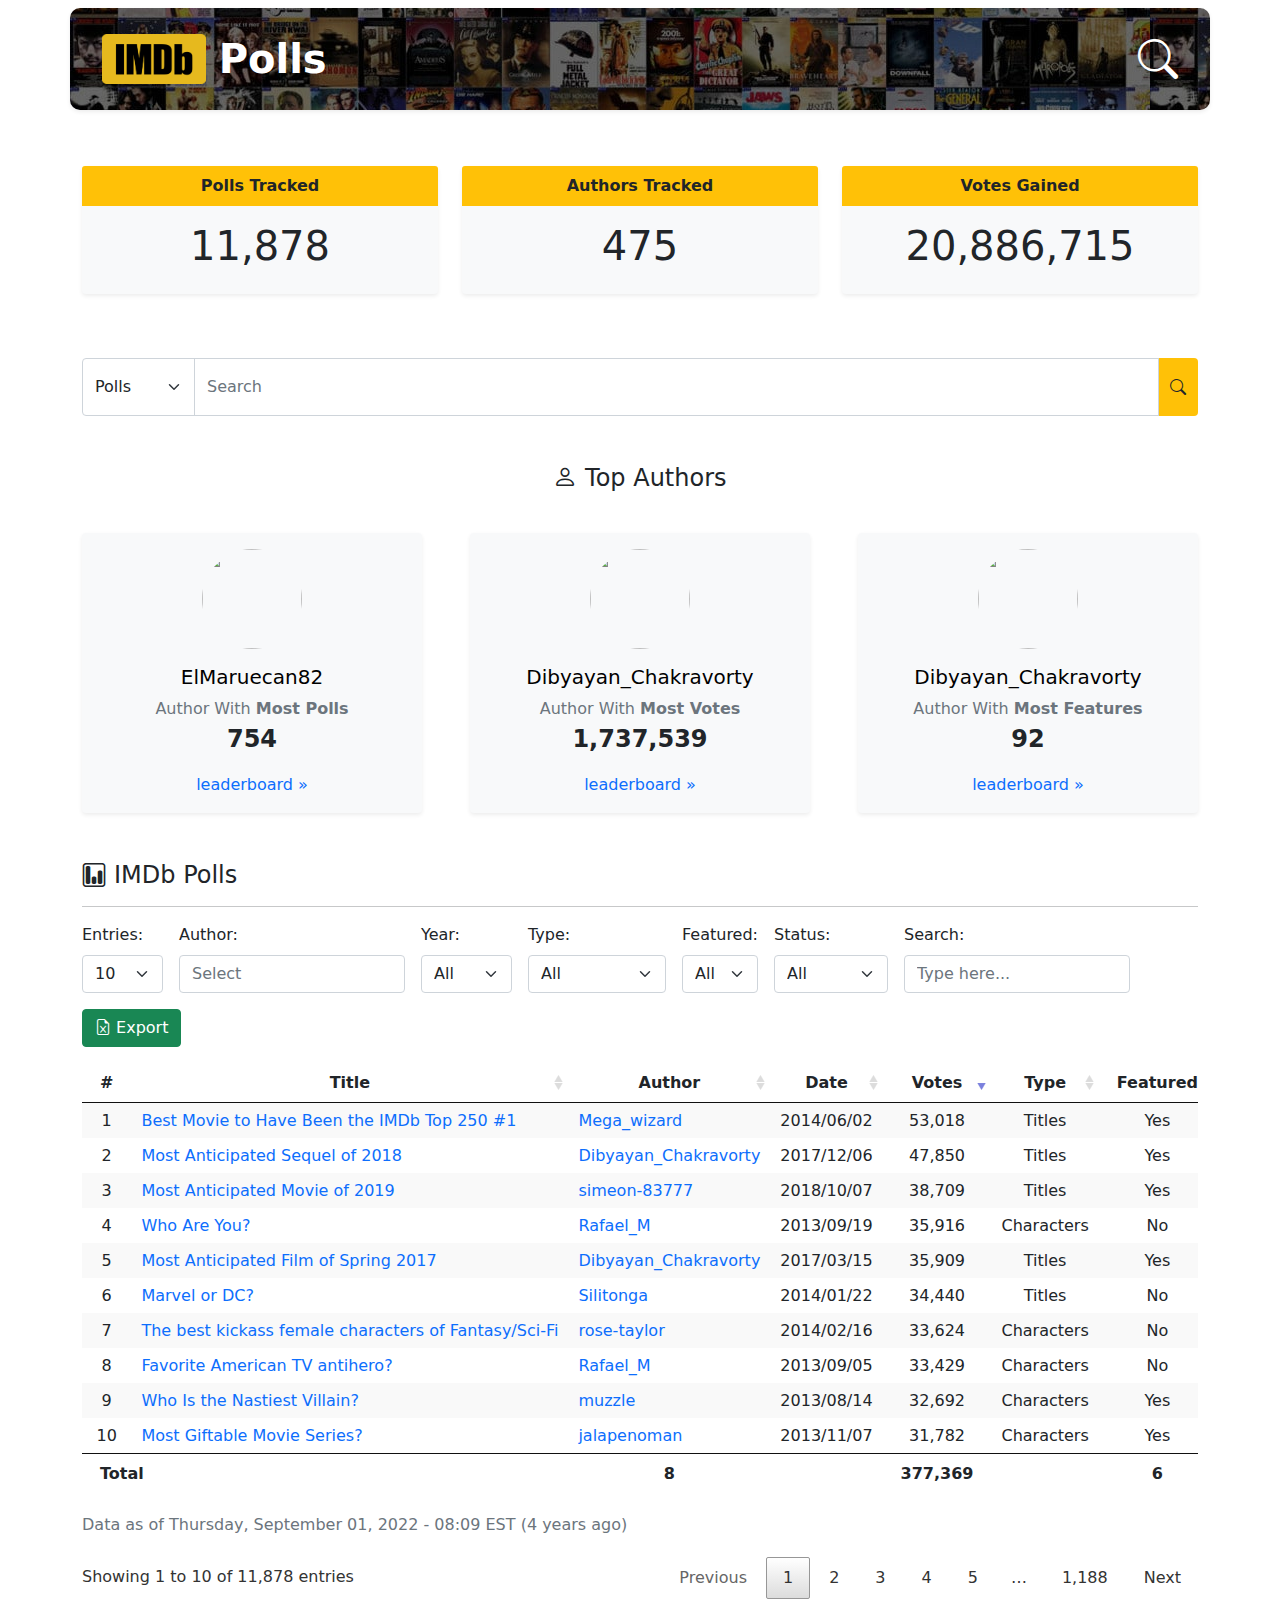
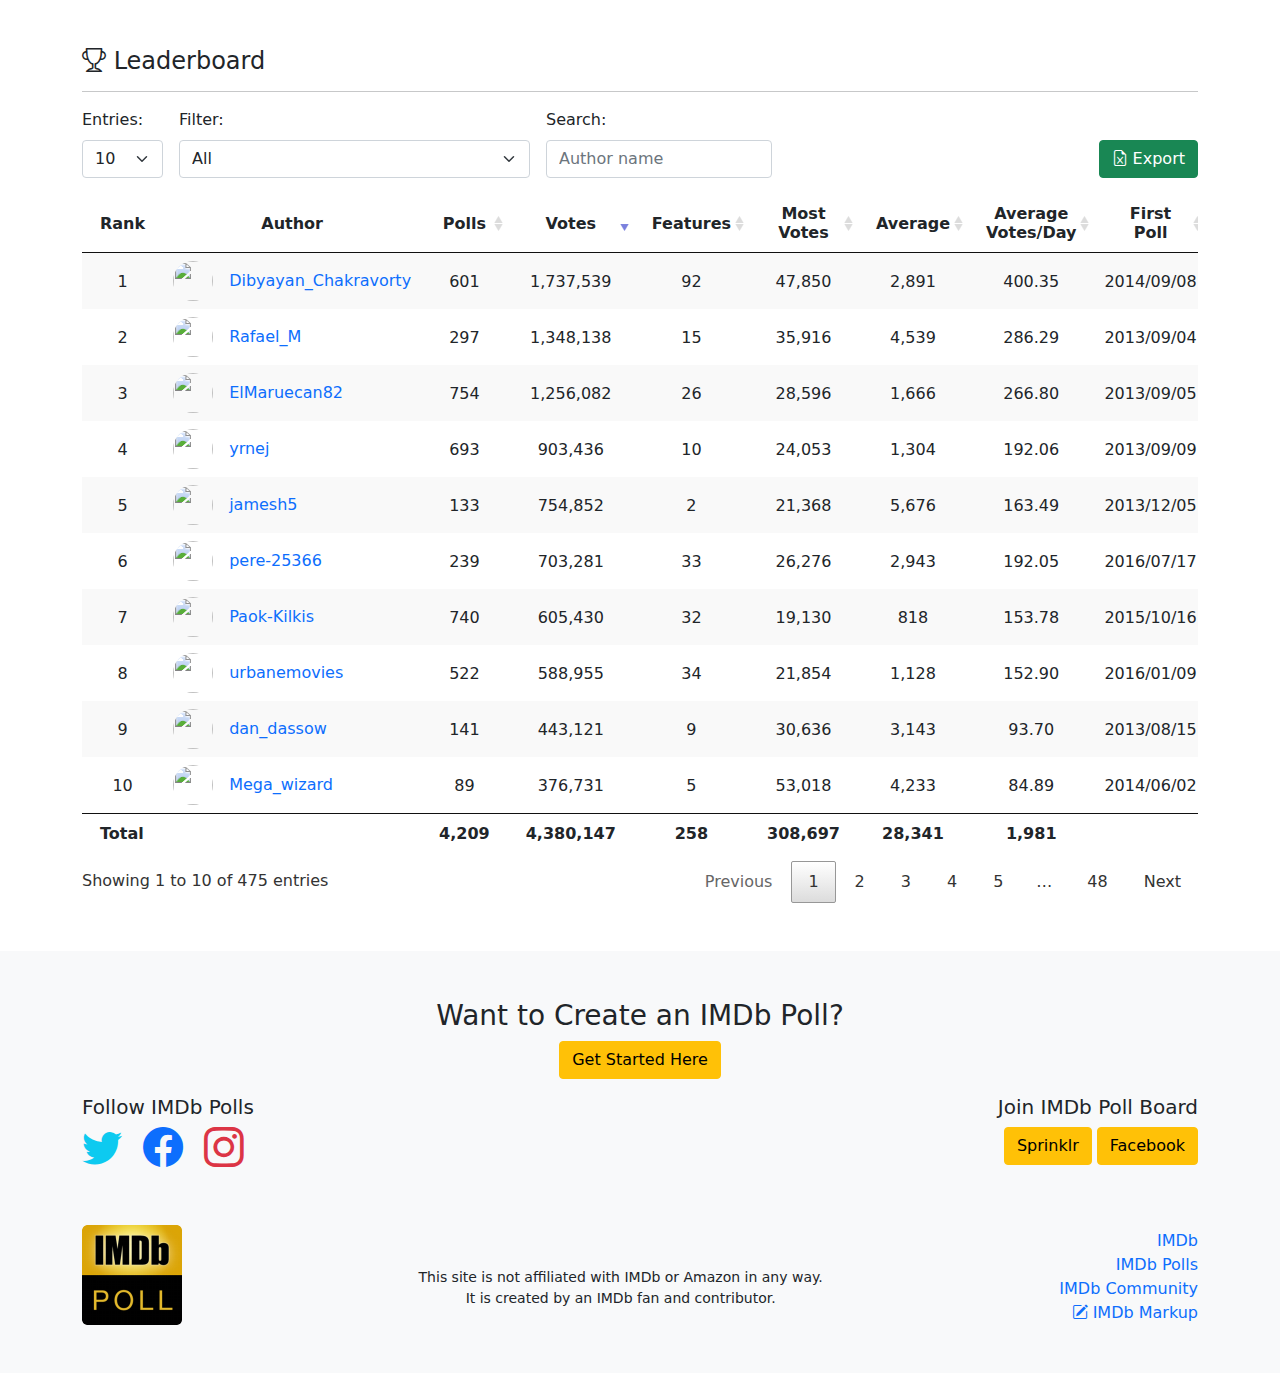
==== index.html @ b09dbef4 "Update index.html" ====
<html>

<head>
  <!-- Google tag (gtag.js) -->
  <script async src="https://www.googletagmanager.com/gtag/js?id=G-DL544T9JQQ"></script>
  <script>
    window.dataLayer = window.dataLayer || [];

    function gtag() {
      dataLayer.push(arguments);
    }
    gtag('js', new Date());

    gtag('config', 'G-DL544T9JQQ');
  </script>

  <!-- <meta name="viewport" content="width=device-width, initial-scale=1, shrink-to-fit=no"> -->

  <meta charset="utf-8">
  <meta http-equiv="x-ua-compatible" content="ie=edge">

  <title>IMDbStats • IMDb Poll Tracking, Statistics, &amp; Leaderboards</title>
  <meta name="Description" content="Automatically track your polls from IMDb with statistics and leaderboards!" />

  <link rel="shortcut icon" href="img/imdbpoll.png" type="image/x-icon">
  <link rel="canonical" href="https://imdbstats.com/">

  <link rel="stylesheet" href="assets/bootstrap.min.css">
  <link rel="stylesheet" href="assets/DataTables/datatables.min.css">
  <link rel="stylesheet" href="assets/style.css">
</head>

<body>
  <nav class="navbar navbar-dark">
    <div class="container shadow-sm bg-dark">
      <a class="navbar-brand d-flex align-items-center">
        <img src="img/imdblogo_one.png" height="50px">
        <div class="logo fw-bolder fs-1">Polls</div>
      </a>
      <a href="search" class="text-white" title="Search" data-bs-toggle="tooltip" data-bs-placement="bottom"><i
          class="bi bi-search fs-1"></i></a>
    </div>
  </nav>

  <div class="data-loader loader-one my-5">
    <div>
      <img src="img/loader.gif" width="100px">
      <h3>Loading data...</h3>
    </div>
  </div>

  <main>
    <div class="container my-5">

      <div class="row my-5 justify-content-center align-items-center">
        <div class="col-lg-4 col-md-6 col-12 mb-3">
          <div class="card text-dark text-center bg-light shadow-sm">
            <div class="card-header bg-warning fw-bold">Polls Tracked</div>
            <div class="card-body">
              <h1 id="total-polls" class="card-title"></h1>
            </div>
          </div>
        </div>

        <div class="col-lg-4 col-md-6 col-12 mb-3">
          <div class="card text-dark text-center bg-light shadow-sm">
            <div class="card-header bg-warning fw-bold">Authors Tracked</div>
            <div class="card-body">
              <h1 id="total-authors" class="card-title"></h1>
            </div>
          </div>
        </div>

        <div class="col-lg-4 col-md-6 col-12 mb-3">
          <div class="card text-dark text-center bg-light shadow-sm">
            <div class="card-header bg-warning fw-bold">Votes Gained</div>
            <div class="card-body">
              <h1 id="total-votes" class="card-title"></h1>
            </div>
          </div>
        </div>
      </div>

      <div class="input-group">
        <select id="search-filter" class="form-select hp">
          <option value="poll">Polls</option>
          <option value="author">Authors</option>
        </select>
        <input type="text" list="search-options" class="form-control py-3" id="poll-search" placeholder="Search"
          autocomplete="off">
        <a href="search" class="input-group-text text-dark bg-warning fw-bold border-0" title="Search"
          data-bs-toggle="tooltip" data-bs-placement="bottom"><i class="bi bi-search"></i></a>
      </div>
      <div id="search-result" class="shadow rounded-3 p-2"></div>

      <div class="mt-5 text-center">
        <h4><i class="bi bi-person"></i> Top Authors</h4>
        <div class="row row-cols-1 row-cols-md-3 gx-5 gy-3 top-authors text-center mt-4">

          <div class="col">
            <div id="author-with-most-polls" class="card h-100 text-center bg-light shadow-sm">
              <div class="d-flex justify-content-center">
                <img src="img/imdbpoll.png">
              </div>
              <div class="card-body">
                <h5 class="card-title"></h5>
                <p>
                  <span class="text-muted">Author With <b>Most Polls</b></span>
                  <br>
                  <b><span class="fs-4"></span></b>
                </p>
                <a href="#leaderboard" id="lbsort-1" class="text-primary">leaderboard »</a>
              </div>
            </div>
          </div>

          <div class="col">
            <div id="author-with-most-votes" class="card h-100 text-center bg-light shadow-sm">
              <div class="d-flex justify-content-center">
                <img src="img/imdbpoll.png">
              </div>
              <div class="card-body">
                <h5 class="card-title"></h5>
                <p>
                  <span class="text-muted">Author With <b>Most Votes</b></span>
                  <br>
                  <b><span class="fs-4"></span></b>
                </p>
                <a href="#leaderboard" id="lbsort-2" class="text-primary">leaderboard »</a>
              </div>
            </div>
          </div>

          <div class="col">
            <div id="author-with-most-features" class="card h-100 text-center bg-light shadow-sm">
              <div class="d-flex justify-content-center">
                <img src="img/imdbpoll.png">
              </div>
              <div class="card-body">
                <h5 class="card-title"></h5>
                <p>
                  <span class="text-muted">Author With <b>Most Features</b></span>
                  <br>
                  <b><span class="fs-4"></span></b>
                </p>
                <a href="#leaderboard" id="lbsort-3" class="text-primary">leaderboard »</a>
              </div>
            </div>
          </div>

        </div>
      </div>

      <h4 class="pt-5 d-flex gap-2 align-items-center">
        <div style="transform: rotate(180deg);"><i class="bi bi-kanban"></i></div> IMDb Polls
      </h4>
      <hr>
      <div class="custom-filter mb-3 d-flex justify-content-between align-items-end flex-wrap gap-3">
        <div class="d-flex flex-wrap gap-3">
          <div>
            <label>Entries:</label>
            <select id="entries" class="form-select">
              <option>10</option>
              <option>25</option>
              <option>50</option>
              <option>100</option>
              <option>250</option>
            </select>
          </div>
          <div>
            <label>Author:</label>
            <input id="author-filter" list="author-list" class="form-control" placeholder="Select">
            <datalist id="author-list"></datalist>
          </div>
          <div>
            <label>Year:</label>
            <select id="year-filter" class="form-select"></select>
          </div>
          <div>
            <label>Type:</label>
            <select id="type-filter" class="form-select">
              <option value="">All</option>
              <option>Titles</option>
              <option>People</option>
              <option>Images</option>
              <option>Characters</option>
            </select>
          </div>
          <div>
            <label>Featured:</label>
            <select id="hp-filter" class="form-select">
              <option value="">All</option>
              <option>Yes</option>
              <option>No</option>
            </select>
          </div>
          <div>
            <label>Status:</label>
            <select id="status-filter" class="form-select">
              <option value="">All</option>
              <option>Live</option>
              <option>Closed</option>
              <option>Inactive</option>
              <option>Deleted</option>
            </select>
          </div>
          <div>
            <label>Search:</label>
            <input id="tablesearch" type="text" class="form-control" placeholder="Type here...">
          </div>
        </div>

        <div id="export"></div>
      </div>

      <div class="table-responsive">
        <table id="allimdbpolls" class="stripe hover polltable">
          <caption></caption>
          <thead>
            <tr>
              <th>#</th>
              <th>Title</th>
              <th>Author</th>
              <th>Date</th>
              <th>Votes</th>
              <th>Type</th>
              <th>Featured</th>
              <th>Status</th>
            </tr>
          </thead>
          <tbody></tbody>
          <tfoot>
            <tr>
              <th colspan="2">Total</th>
              <th id="sum-authors"></th>
              <th></th>
              <th id="sum-votes"></th>
              <th></th>
              <th id="sum-features"></th>
              <th></th>
            </tr>
          </tfoot>
        </table>
      </div>

      <p id="table-caption" class="mt-2 text-muted"></p>
      <div class="dataTables_wrapper">
        <div id="table-summary" class="float-start"></div>
        <div id="table-pagination" class="float-end text-end"></div>
      </div>

      <h4 class="pt-5"><i class="bi bi-trophy"></i> Leaderboard</h4>
      <hr>
      <div class="custom-filter mb-3 d-flex justify-content-between align-items-end flex-wrap gap-3">
        <div class="d-flex flex-wrap gap-3">
          <div>
            <label>Entries:</label>
            <select id="lb-entries" class="form-select">
              <option>10</option>
              <option>25</option>
              <option>50</option>
              <option>100</option>
            </select>
          </div>
          <div>
            <label>Filter:</label>
            <select id="pollmaker" class="form-select">
              <option value="">All</option>
              <option value="1">Authors with the Poll Maker badge</option>
              <option value="2">Authors without the Poll Maker badge</option>
            </select>
          </div>
          <div>
            <label>Search:</label>
            <input id="lb-search" type="text" class="form-control" placeholder="Author name">
          </div>
        </div>

        <div id="export-leaderboard"></div>
      </div>
      <div class="table-responsive">
        <table id="leaderboard" class="stripe hover text-center">
          <thead>
            <tr>
              <th>Rank</th>
              <th>Author</th>
              <th>Polls</th>
              <th>Votes</th>
              <th>Features</th>
              <th>Most Votes</th>
              <th>Average</th>
              <th>Average Votes/Day</th>
              <th>First Poll</th>
              <th>Last Poll</th>
            </tr>
          </thead>
          <tbody></tbody>
          <tfoot>
            <tr>
              <th colspan="2">Total</th>
              <th id="sum-author-polls"></th>
              <th id="sum-author-votes"></th>
              <th id="sum-author-features"></th>
              <th id="sum-author-maxvotes"></th>
              <th id="sum-author-avgvotes"></th>
              <th id="sum-author-avgvotesdaily"></th>
              <th></th>
              <th></th>
            </tr>
          </tfoot>
        </table>
      </div>

      <div class="dataTables_wrapper mt-2">
        <div id="lb-summary" class="float-start"></div>
        <div id="lb-pagination" class="float-end text-end"></div>
      </div>

    </div>
  </main>

  <footer class="bg-light mt-5 pt-5">
    <div class="container text-center pb-3">
      <h3>Want to Create an IMDb Poll?</h3>
      <a href="https://community-imdb.sprinklr.com/conversations/imdb-poll/5f4a79a68815453dba8499e9" target="_blank"
        class="btn btn-warning">Get Started Here</a>
    </div>
    <div class="container d-flex justify-content-between">
      <div>
        <h5>Follow IMDb Polls</h5>
        <a href="https://twitter.com/PollBoard" target="_blank"><i class="bi bi-twitter fs-1 me-3 text-info"></i></a>
        <a href="https://www.facebook.com/imdbpolls/" target="_blank">
          <i class="bi bi-facebook fs-1 me-3 text-primary"></i></a>
        <a href="https://www.instagram.com/imdbpolls/" target="_blank">
          <i class="bi bi-instagram fs-1 text-danger"></i></a>
      </div>
      <div class="text-end">
        <h5>Join IMDb Poll Board</h5>
        <a href="https://community-imdb.sprinklr.com/topics/imdb-poll/5f4951c662e5fc53cfeb955a" target="_blank"
          class="btn btn-warning">Sprinklr</a>
        <a href="https://www.facebook.com/groups/imdb.poll.board" target="_blank" class="btn btn-warning">Facebook</a>
      </div>
    </div>

    <div class="container d-flex justify-content-between align-items-end py-5">
      <div>
        <h6 class="text-muted"></h6>
        <img class="" src="img/imdbpoll.png">
      </div>

      <p class="text-center">This site is not affiliated with IMDb or Amazon in any way.
        <br>It is created by an IMDb fan and contributor.</p>

      <div class="text-end">
        <h6 class="text-muted"></h6>
        <a href="https://www.imdb.com/" target="_blank">IMDb</a>
        <br>
        <a href="https://www.imdb.com/poll/" target="_blank">IMDb Polls</a>
        <br>
        <a href="https://community-imdb.sprinklr.com/" target="_blank">IMDb Community</a>
        <br>
        <a class="" href="markup" target="_blank"><i class="bi bi-pencil-square"></i> IMDb Markup</a>
      </div>
    </div>
  </footer>

  <script src="assets/bootstrap.bundle.min.js"></script>
  <script src="assets/jquery-3.6.0.min.js"></script>
  <script src="assets/DataTables/datatables.min.js"></script>
  <script src="assets/mainscript.js"></script>
  <script src="assets/commonscript.js"></script>
</body>

</html>
---- assets/style.css ----
@import url("https://cdn.jsdelivr.net/npm/bootstrap-icons@1.7.2/font/bootstrap-icons.css");

body {
  margin: 0;
  padding: 0;
}

.data-loader {
  display: flex;
  justify-content: center;
  text-align: center;
}

main {
  display: none;
}

#imdb-markup,
#errorpage {
  display: unset;
}

a {
  text-decoration: none;
}

.navbar .container {
  border-radius: 10px;
  padding: 1rem 2rem;
  background: url(../img/bg.jpeg);
}

.navbar img {
  margin-right: .8rem;
}

.navbar img.userprofilepic {
  border-radius: 50%;
}

.navbar span {
  cursor: pointer;
}

.card,
.card-header {
  border: none;
}

#latest-poll img {
  float: right;
}

.btn,
.btn-close,
select,
input {
  box-shadow: none !important;
}

select:focus,
input:focus {
  border: #ffc107 1px solid !important;
}

.input-group #search-filter.hp {
  width: max-content !important;
  max-width: max-content !important;
}

#search-result {
  display: none;
}

#search-result .card:hover {
  background-color: #f8f9fa;
}

#search-result .card {
  cursor: pointer;
}

#search-result img {
  width: 40px;
  height: 40px;
  border-radius: 50%;
  float: left;
  margin-right: 1rem;
}

#search-result .card-body div {
  display: flex;
  justify-content: space-between;
  flex-wrap: wrap;
}

#search-result .card-body pre {
  color: #6c757d !important;
}

.top-authors .card {
  padding-top: 1rem;
}

.top-authors img {
  width: 100px;
  border-radius: 50%;
}

.top-authors a:first-child {
  color: black;
}

.top-authors a:hover {
  text-decoration: underline;
}

input::-webkit-calendar-picker-indicator {
  display: none !important;
}

.btn:focus {
  box-shadow: none !important;
}

.custom-filter label,
.search-filters label {
  padding-bottom: .5rem;
}

.polltable a {
  cursor: pointer;
}

.polltable thead,
.polltable tfoot,
.polltable tbody tr td {
  text-align: center;
}

#allimdbpolls tbody tr td:nth-child(3),
.polltable tbody tr td:nth-child(2),
.polltable tfoot tr th:first-child,
#leaderboard tbody tr td:nth-child(2),
#leaderboard tfoot tr th:first-child,
.polltable.collapsed tbody tr td,
#leaderboard.collapsed {
  text-align: left !important;
}

#leaderboard tbody tr td:nth-child(2) {
  text-align: right;
}

#leaderboard img {
  width: 40px;
  height: 40px;
  border-radius: 50%;
  margin-right: 1rem;
}

#poll-search-result img {
  width: 40px;
  height: 40px;
  border-radius: 50%;
  margin-right: 1rem;
}

#poll-search-result .card .card-body {
  display: flex;
  justify-content: space-between;
  align-items: flex-start;
}

#poll-search-result .card .card-body div {
  display: flex;
}

#poll-search-result .card .text-muted {
  font-size: .875em;
}

.data-loader.search-loader {
  display: none;
}

footer img {
  width: 100px;
  border-radius: 5px;
}

footer p {
  font-size: .875em;
}

@media only screen and (max-width: 767px) {
  .navbar .container {
    display: flex;
    justify-content: center;
  }

  .logo {
    padding: 1rem 0;
  }

  footer .container {
    display: grid !important;
    justify-content: center !important;
    text-align: center !important;
    gap: 10px;
  }

  footer p {
    padding-top: 1.5rem !important;
  }

  footer .container div:last-child {
    text-align: center !important;
  }
}

@media only screen and (max-width: 512px) {
  #latest-poll img {
    float: none;
    width: 50px;
  }
}

#imdb-markup table tbody tr td:first-child {
  font-family: monospace;
}

#imdb-markup .spoiler {
  background-image: url(../img/imdbspoiler.gif);
  background-size: contain;
  border: 1px solid red;
}

#imdb-markup .spoiler span {
  visibility: hidden;
}

#imdb-markup .spoiler:hover {
  background: none;
  border: none;
}

#imdb-markup .spoiler:hover span {
  visibility: visible;
}

#imdb-markup textarea {
  box-shadow: none;
  height: 100%;
}

#imdb-markup #livepreview {
  height: 100%;
}
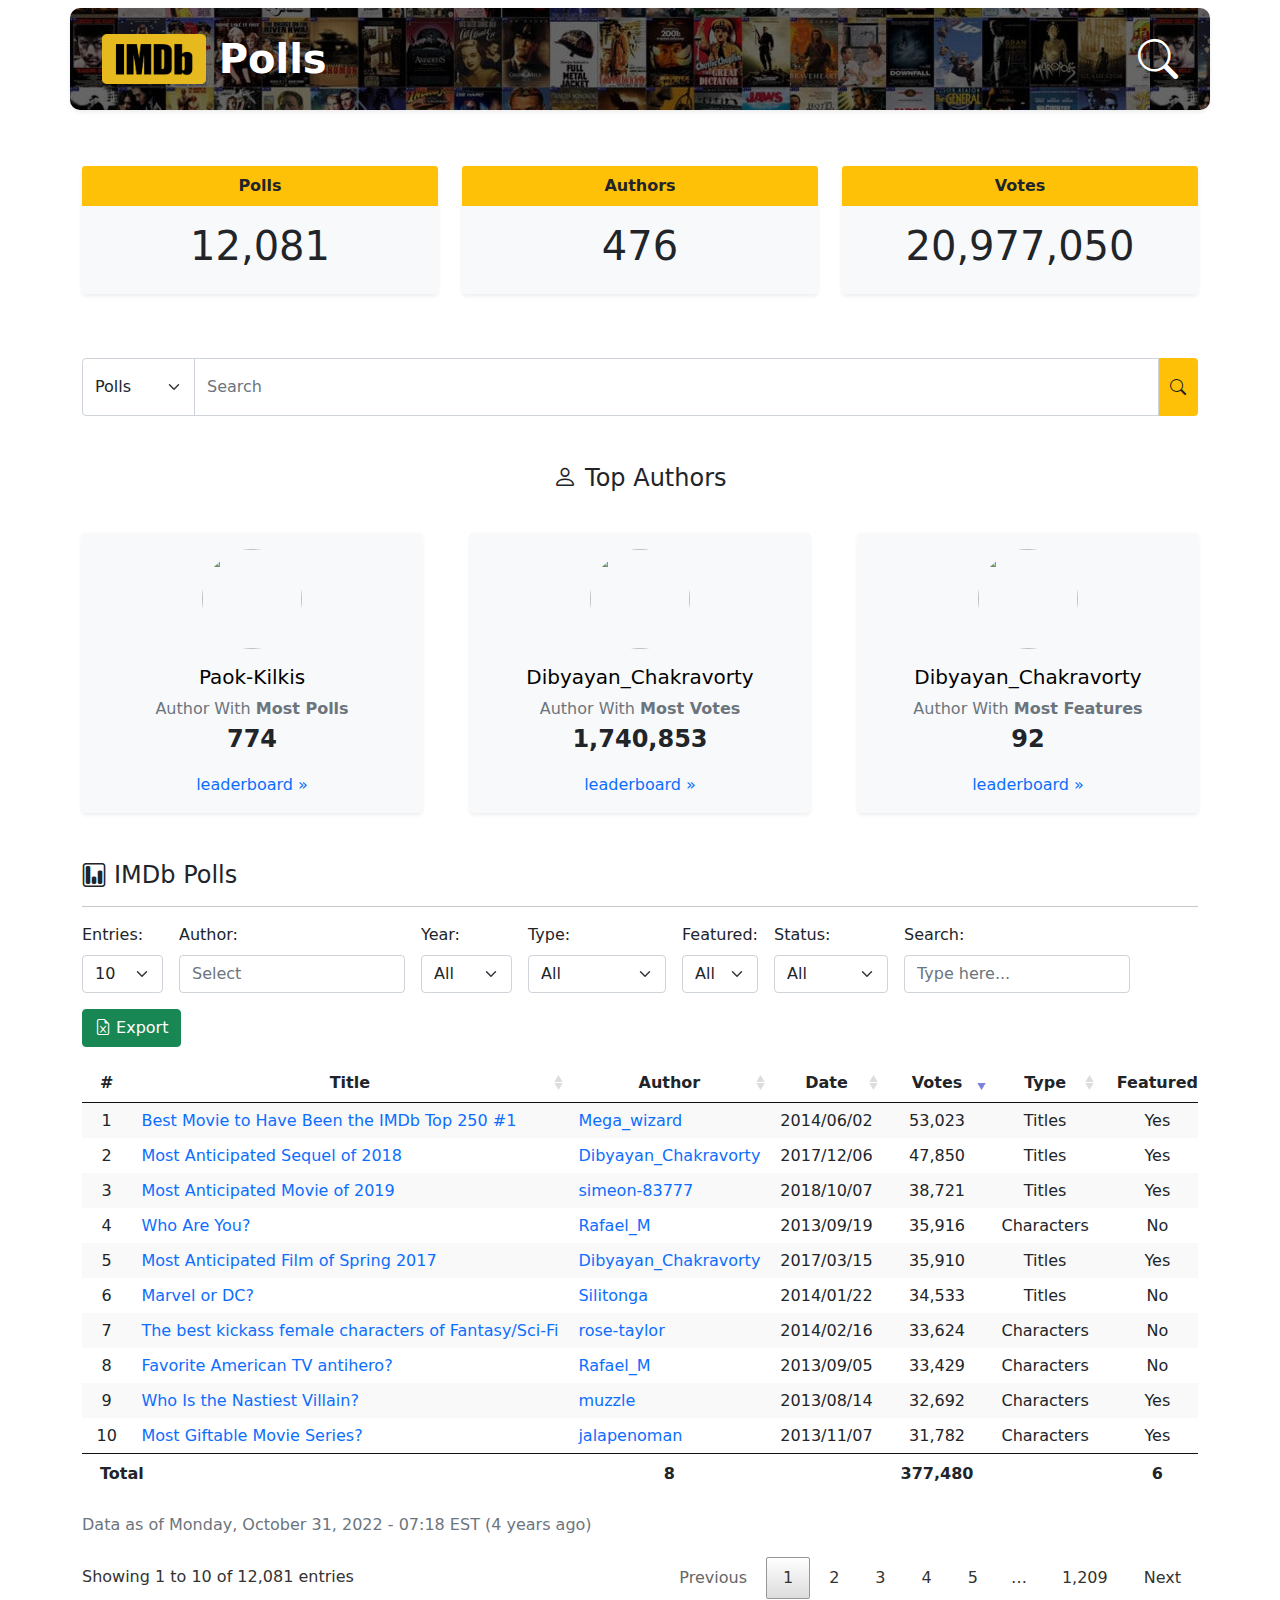
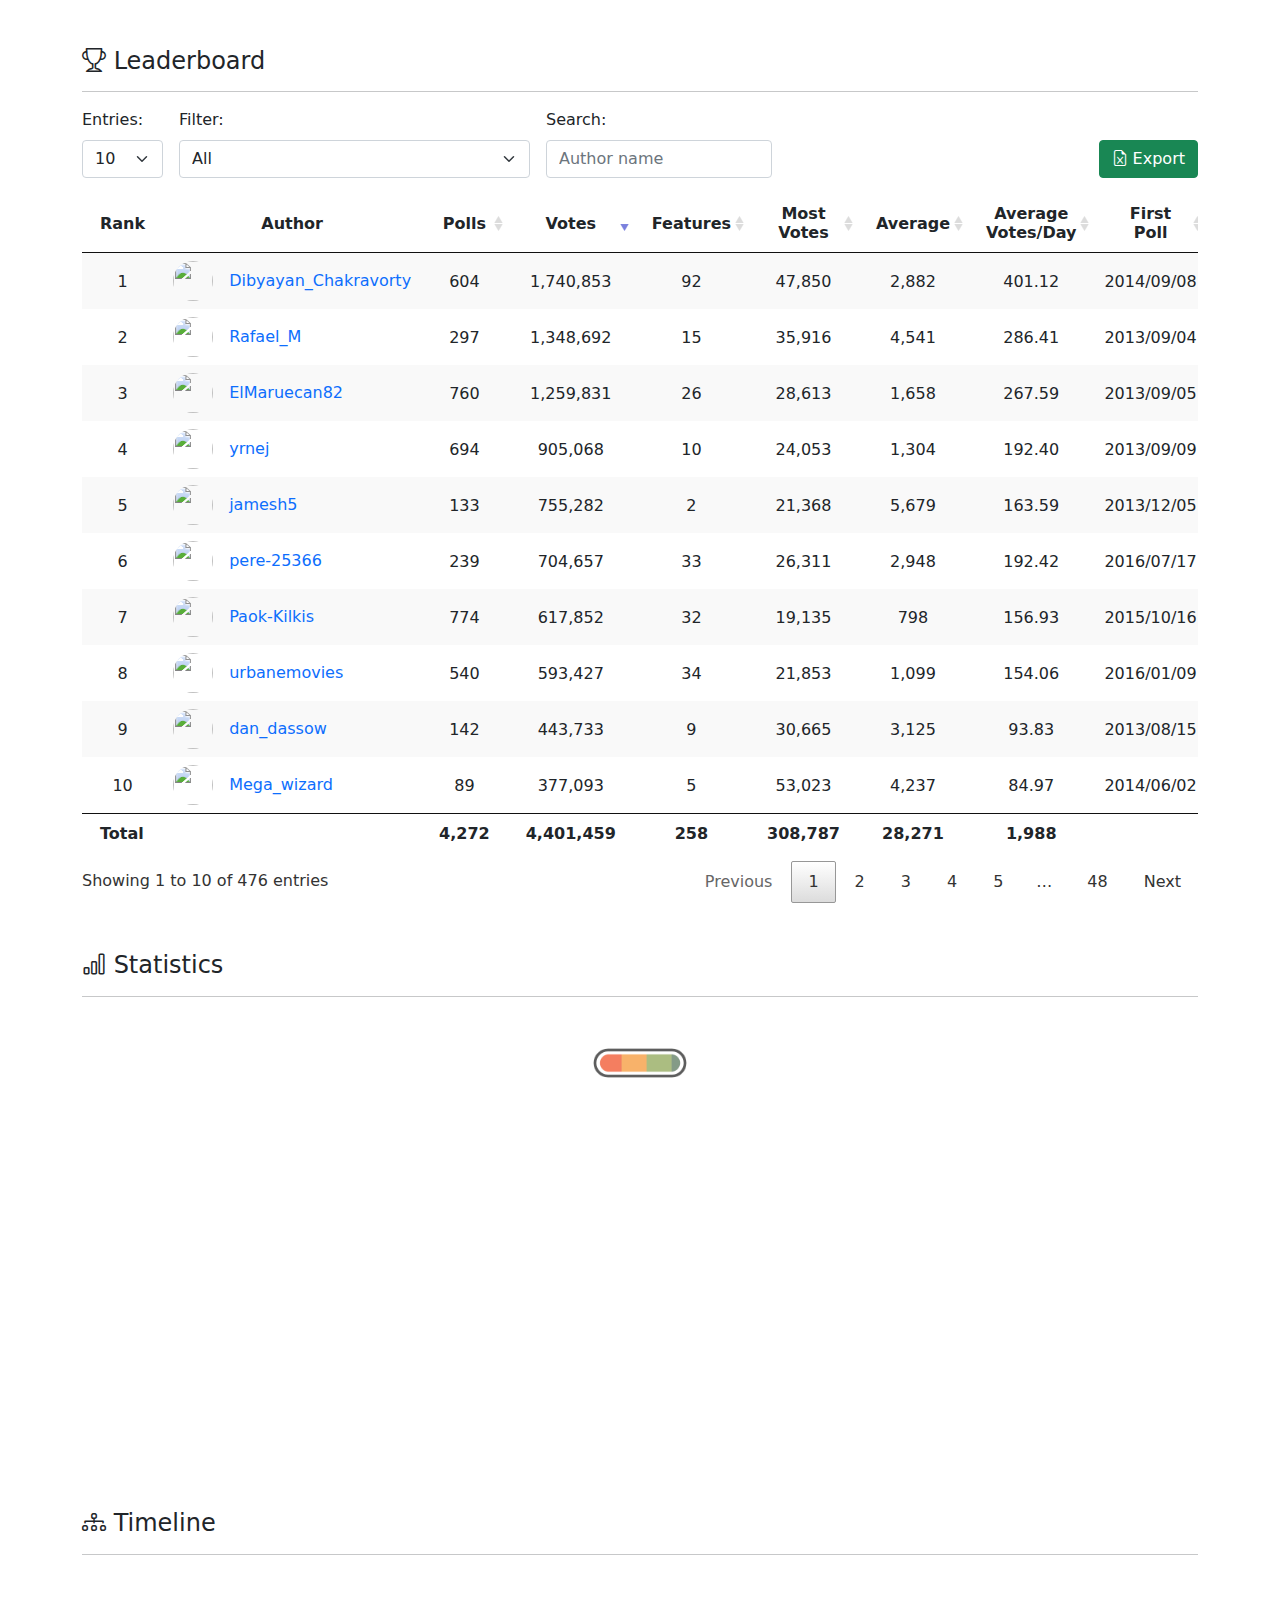
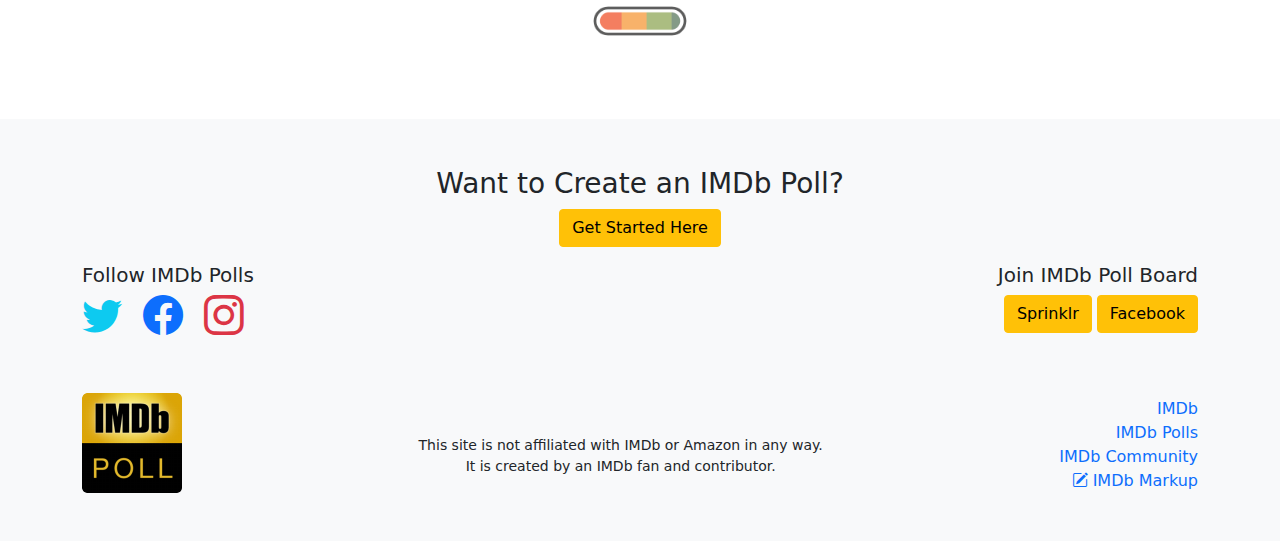
==== commit 8c370374: "statistics update" ====
--- a/index.html
+++ b/index.html
@@ -55,7 +55,7 @@
       <div class="row my-5 justify-content-center align-items-center">
         <div class="col-lg-4 col-md-6 col-12 mb-3">
           <div class="card text-dark text-center bg-light shadow-sm">
-            <div class="card-header bg-warning fw-bold">Polls Tracked</div>
+            <div class="card-header bg-warning fw-bold">Polls</div>
             <div class="card-body">
               <h1 id="total-polls" class="card-title"></h1>
             </div>
@@ -64,7 +64,7 @@
 
         <div class="col-lg-4 col-md-6 col-12 mb-3">
           <div class="card text-dark text-center bg-light shadow-sm">
-            <div class="card-header bg-warning fw-bold">Authors Tracked</div>
+            <div class="card-header bg-warning fw-bold">Authors</div>
             <div class="card-body">
               <h1 id="total-authors" class="card-title"></h1>
             </div>
@@ -73,7 +73,7 @@
 
         <div class="col-lg-4 col-md-6 col-12 mb-3">
           <div class="card text-dark text-center bg-light shadow-sm">
-            <div class="card-header bg-warning fw-bold">Votes Gained</div>
+            <div class="card-header bg-warning fw-bold">Votes</div>
             <div class="card-body">
               <h1 id="total-votes" class="card-title"></h1>
             </div>
@@ -316,6 +316,37 @@
         <div id="lb-pagination" class="float-end text-end"></div>
       </div>
 
+
+      <h4 class="pt-5"><i class="bi bi-bar-chart"></i> Statistics</h4>
+      <hr>
+
+      <div class="data-loader loader-two">
+        <img src="img/loader.gif" width="100px">
+      </div>
+
+      <div id="charts" class="charts row justify-content-center align-items-center">
+        <div class="col-lg-4 col-md-6 col-8 mb-4 mx-auto"><canvas id="typeChart"></canvas></div>
+        <div class="col-lg-4 col-md-6 col-8 mb-4 mx-auto"><canvas id="userTypeChart"></canvas></div>
+        <div class="col-lg-6 col-md-6 col-12 mb-4"><canvas id="YearChart"></canvas></div>
+        <div class="col-lg-6 col-md-6 col-12 mb-4"><canvas id="MonthChart"></canvas></div>
+      </div>
+
+      <h4 class="pt-5"><i class="bi bi-diagram-3"></i> Timeline</h4>
+      <hr>
+
+      <div class="data-loader loader-three">
+        <img src="img/loader.gif" width="100px">
+      </div>
+
+      <div class="row">
+        <div class="col-2">
+          <div class="list-group" id="list-tab" role="tablist"></div>
+        </div>
+        <div class="col-10">
+          <div class="tab-content" id="nav-tabContent"></div>
+        </div>
+      </div>
+
     </div>
   </main>
 
@@ -367,8 +398,9 @@
   <script src="assets/bootstrap.bundle.min.js"></script>
   <script src="assets/jquery-3.6.0.min.js"></script>
   <script src="assets/DataTables/datatables.min.js"></script>
+  <script src="assets/chart.js"></script>
+  <script src="assets/commonscript.js"></script>
   <script src="assets/mainscript.js"></script>
-  <script src="assets/commonscript.js"></script>
 </body>
 
 </html>--- a/assets/style.css
+++ b/assets/style.css
@@ -61,6 +61,12 @@
 select:focus,
 input:focus {
   border: #ffc107 1px solid !important;
+}
+
+.list-group-item.active {
+  background-color: #ffc107;
+  border-color: #ffc107;
+  color: #000000;
 }
 
 .input-group #search-filter.hp {
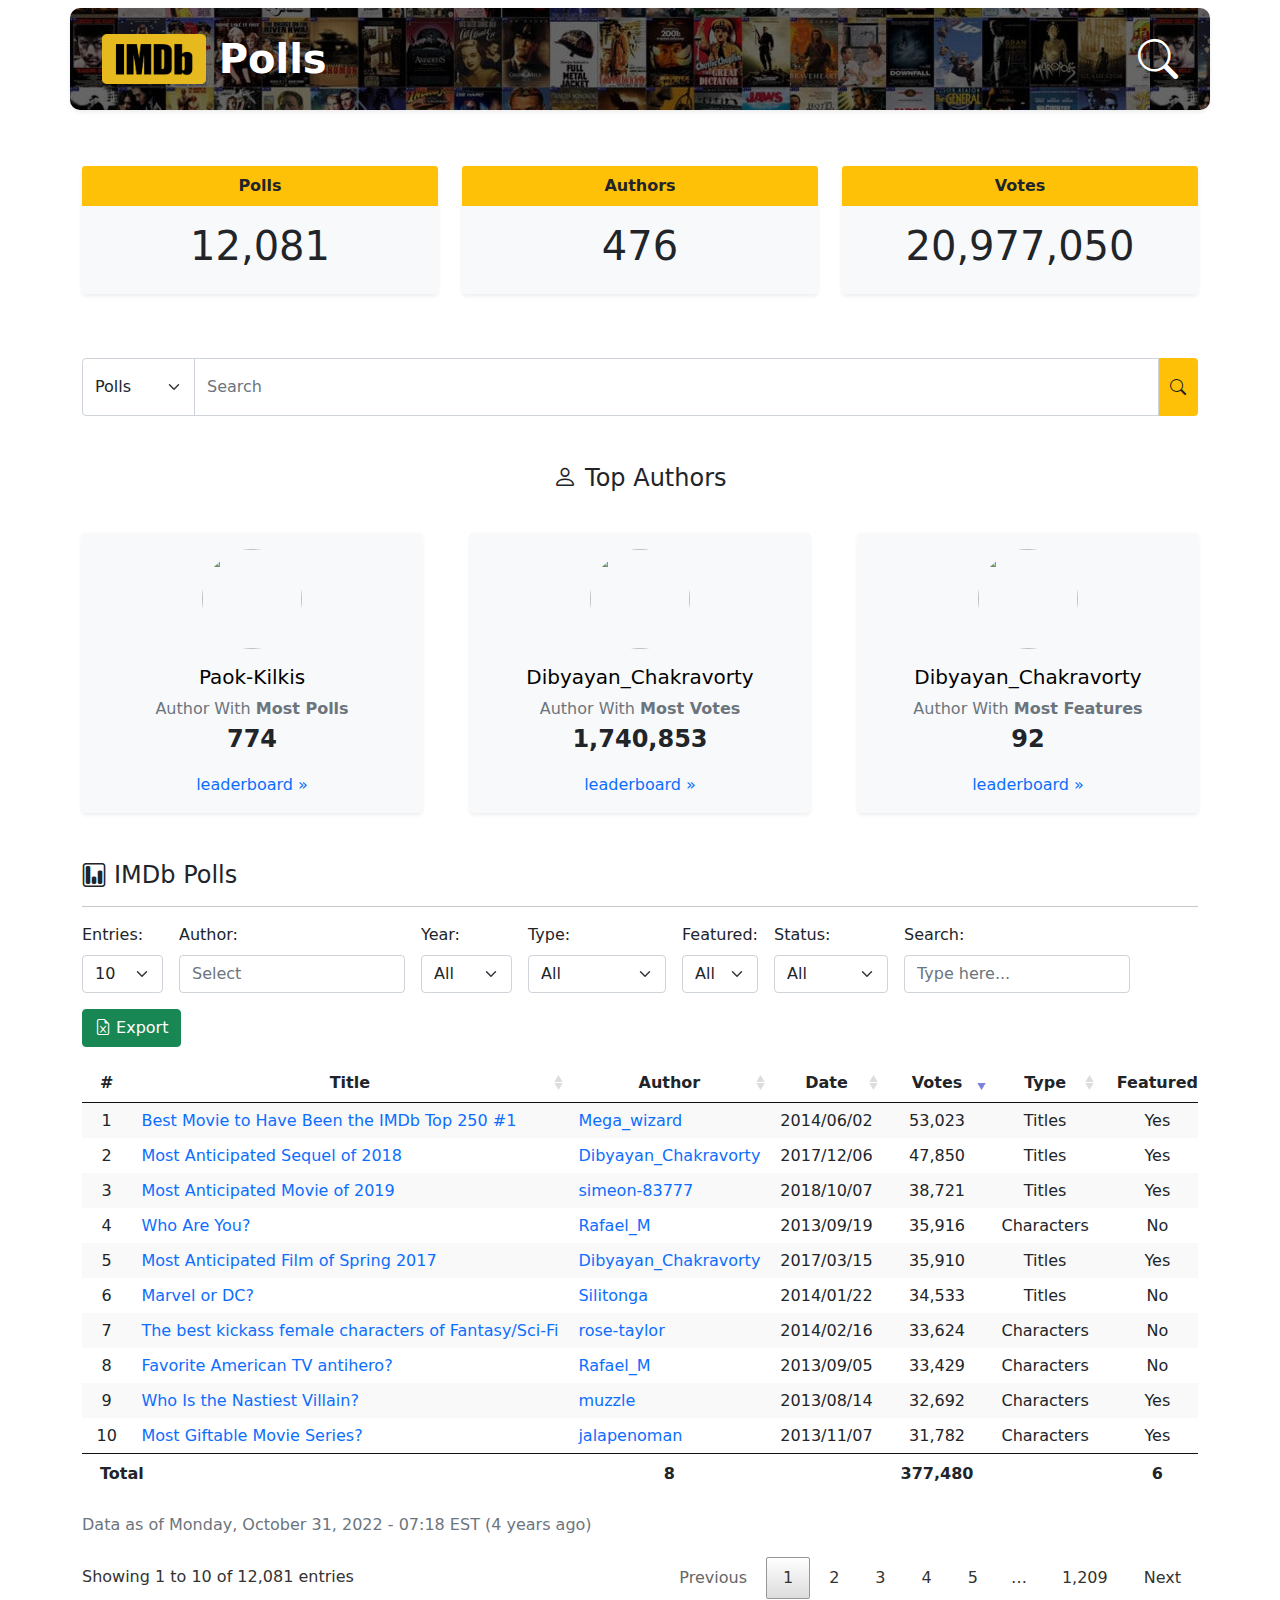
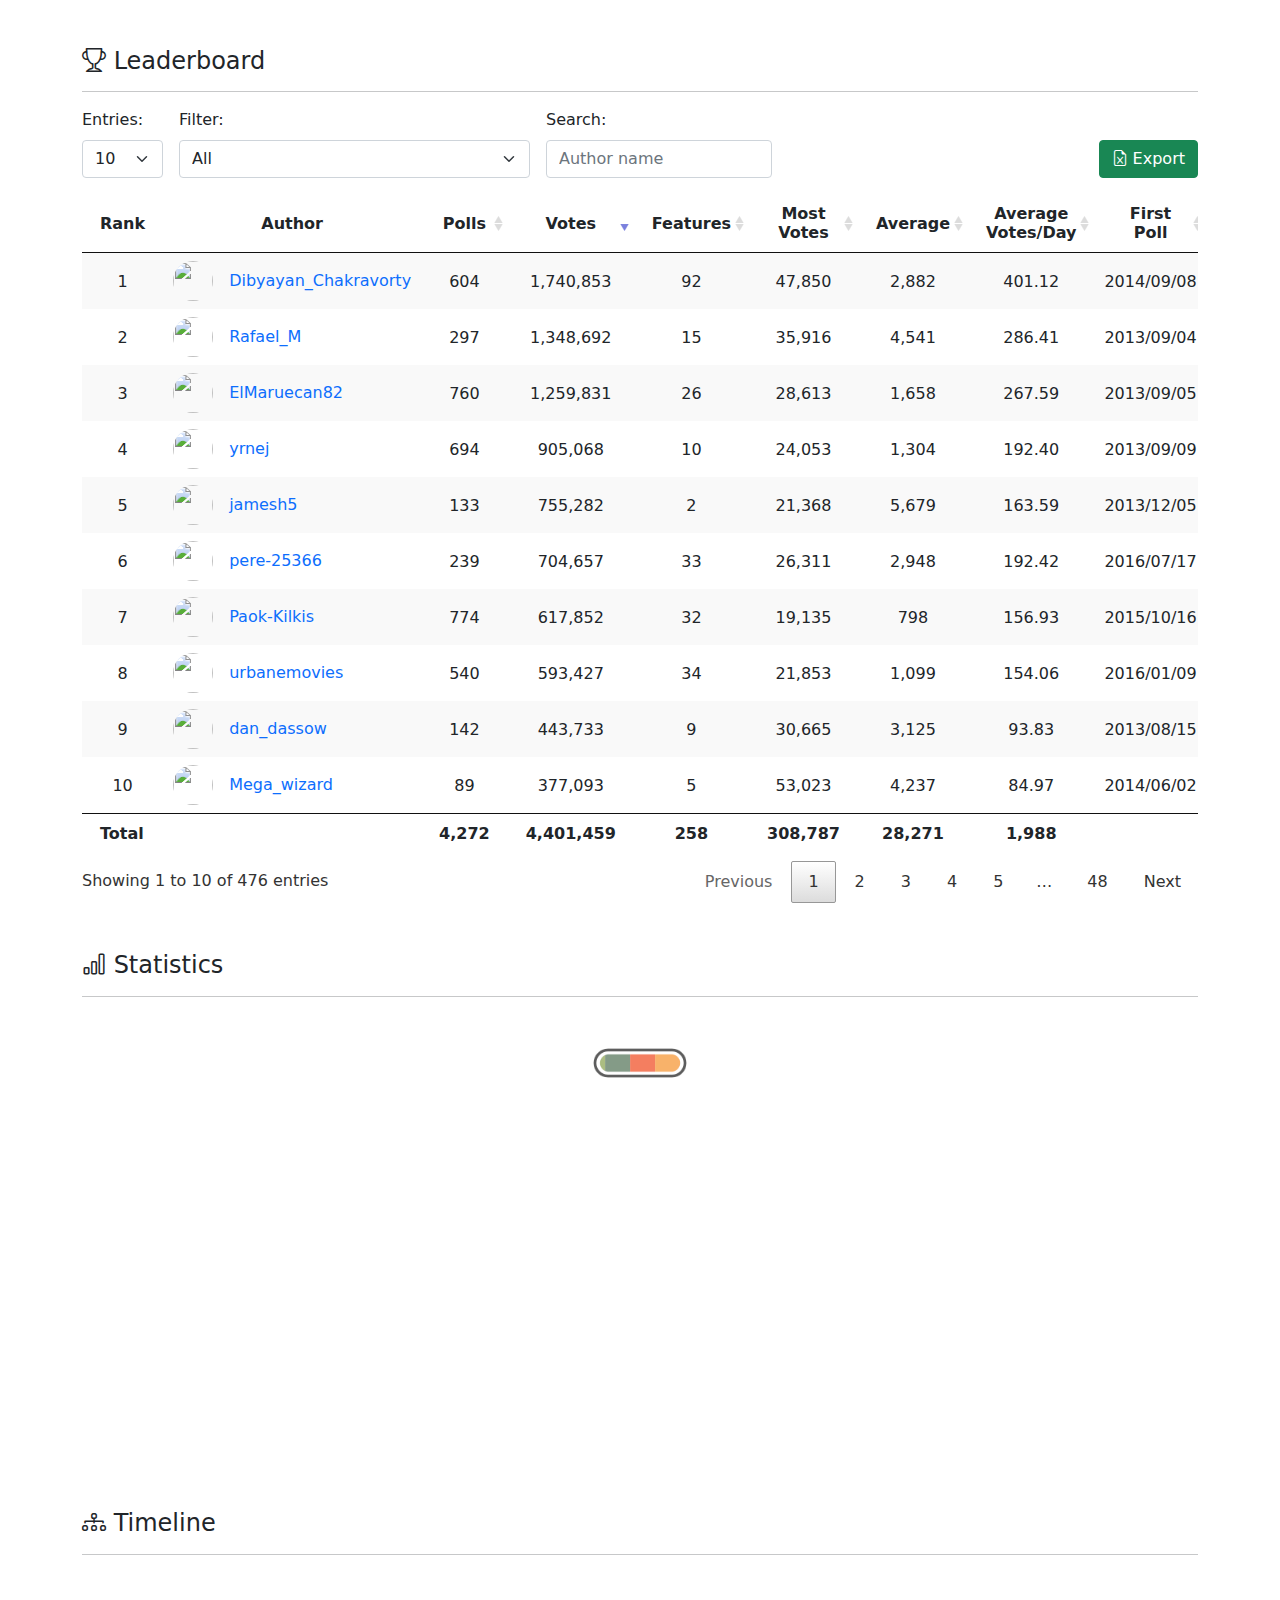
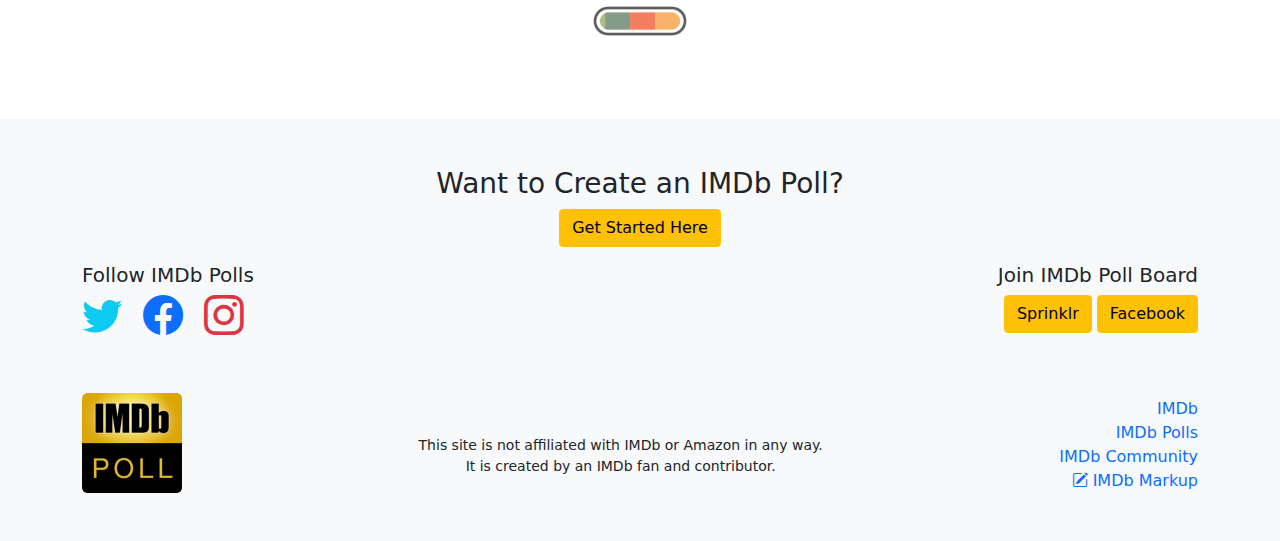
==== commit 842bd710: "Update index.html" ====
--- a/index.html
+++ b/index.html
@@ -325,10 +325,10 @@
       </div>
 
       <div id="charts" class="charts row justify-content-center align-items-center">
-        <div class="col-lg-4 col-md-6 col-8 mb-4 mx-auto"><canvas id="typeChart"></canvas></div>
-        <div class="col-lg-4 col-md-6 col-8 mb-4 mx-auto"><canvas id="userTypeChart"></canvas></div>
-        <div class="col-lg-6 col-md-6 col-12 mb-4"><canvas id="YearChart"></canvas></div>
-        <div class="col-lg-6 col-md-6 col-12 mb-4"><canvas id="MonthChart"></canvas></div>
+        <div class="col-lg-4 col-8 mb-4 mx-auto"><canvas id="typeChart"></canvas></div>
+        <div class="col-lg-4 col-8 mb-4 mx-auto"><canvas id="userTypeChart"></canvas></div>
+        <div class="col-lg-6 col-10 mb-4"><canvas id="YearChart"></canvas></div>
+        <div class="col-lg-6 col-10 mb-4"><canvas id="MonthChart"></canvas></div>
       </div>
 
       <h4 class="pt-5"><i class="bi bi-diagram-3"></i> Timeline</h4>
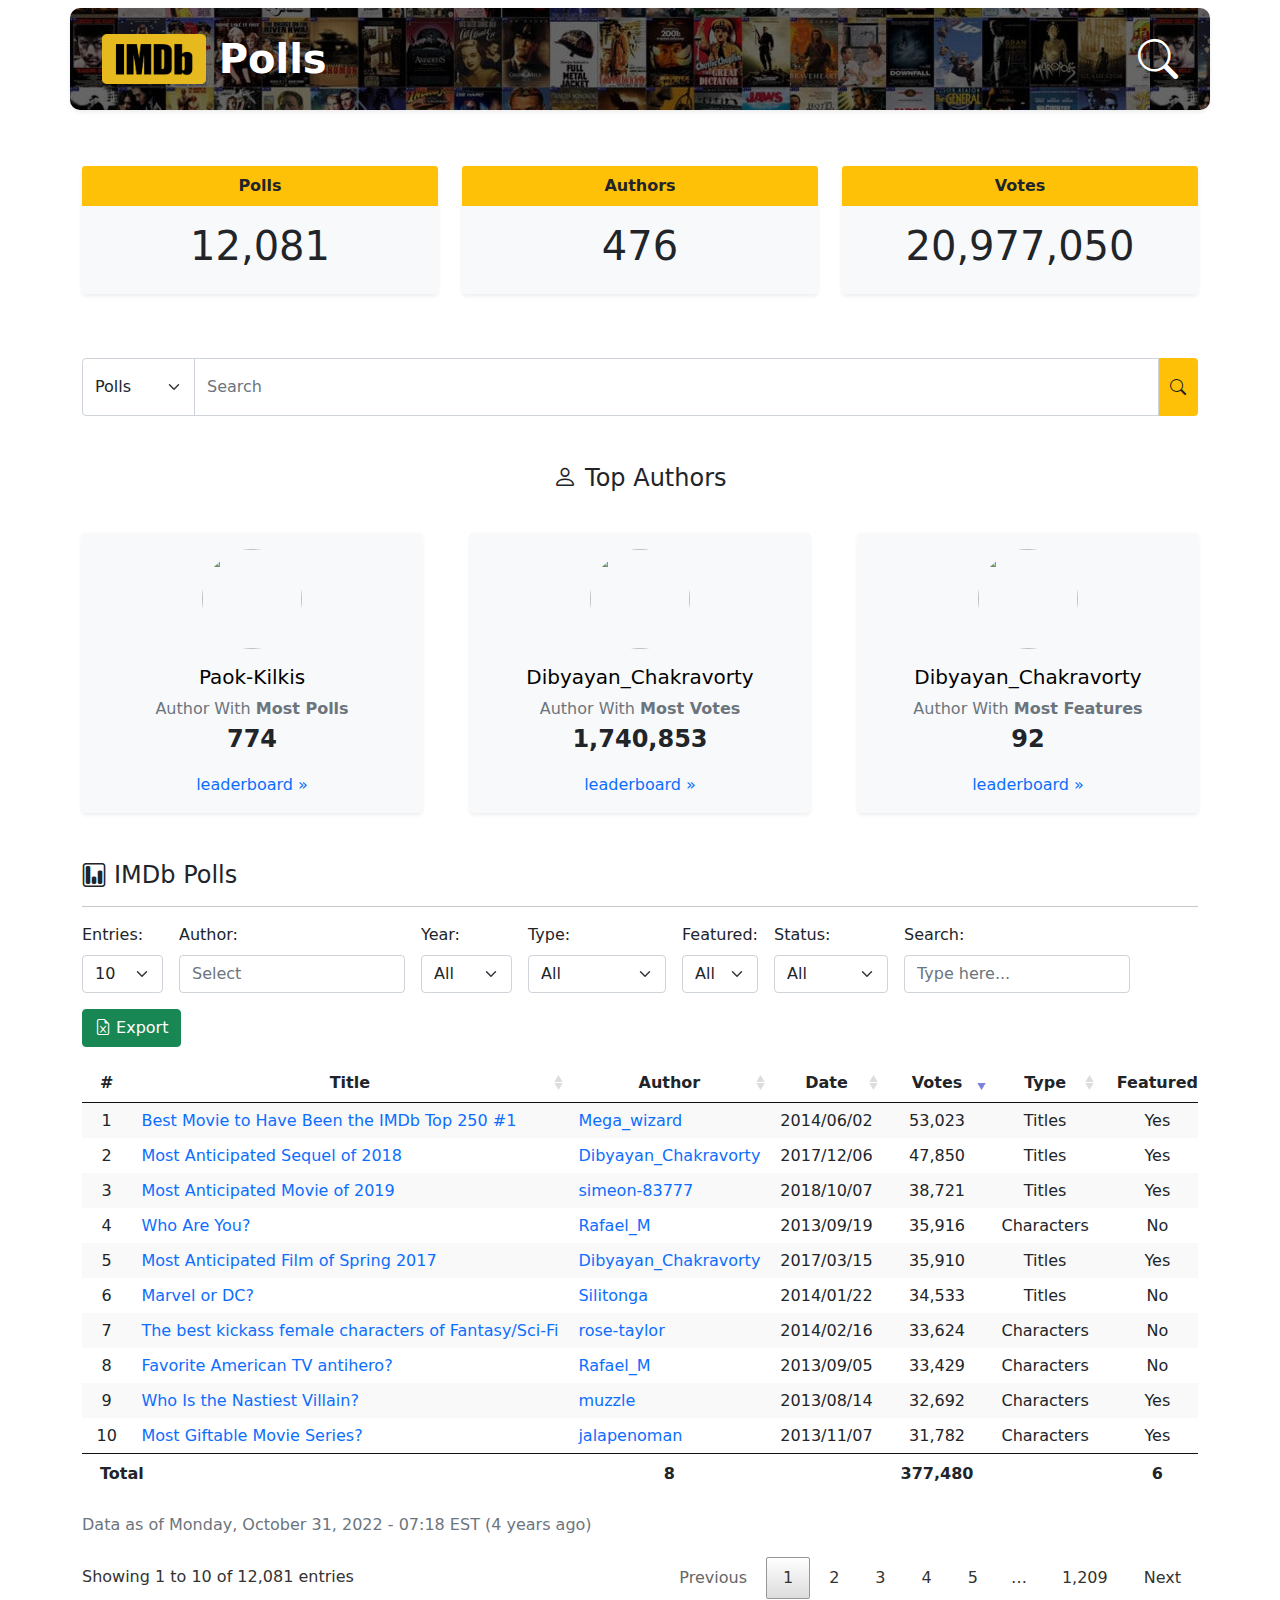
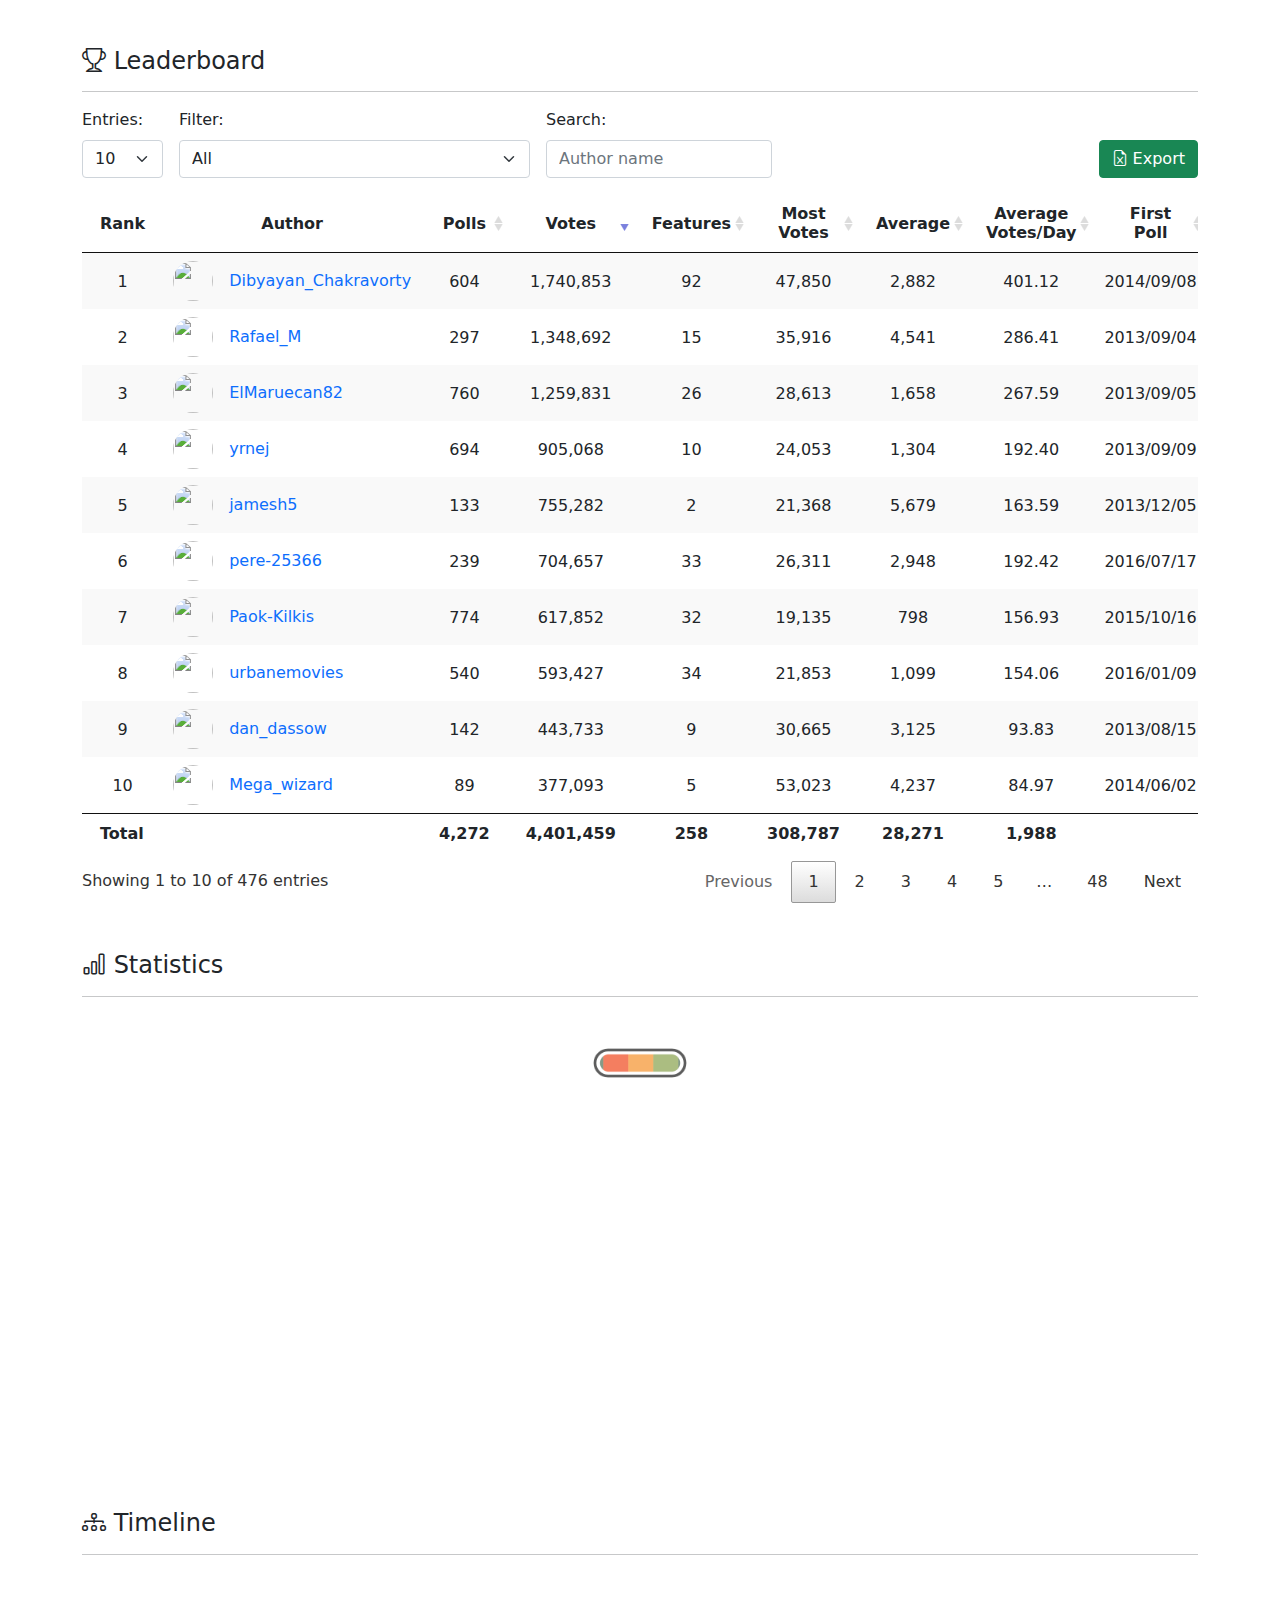
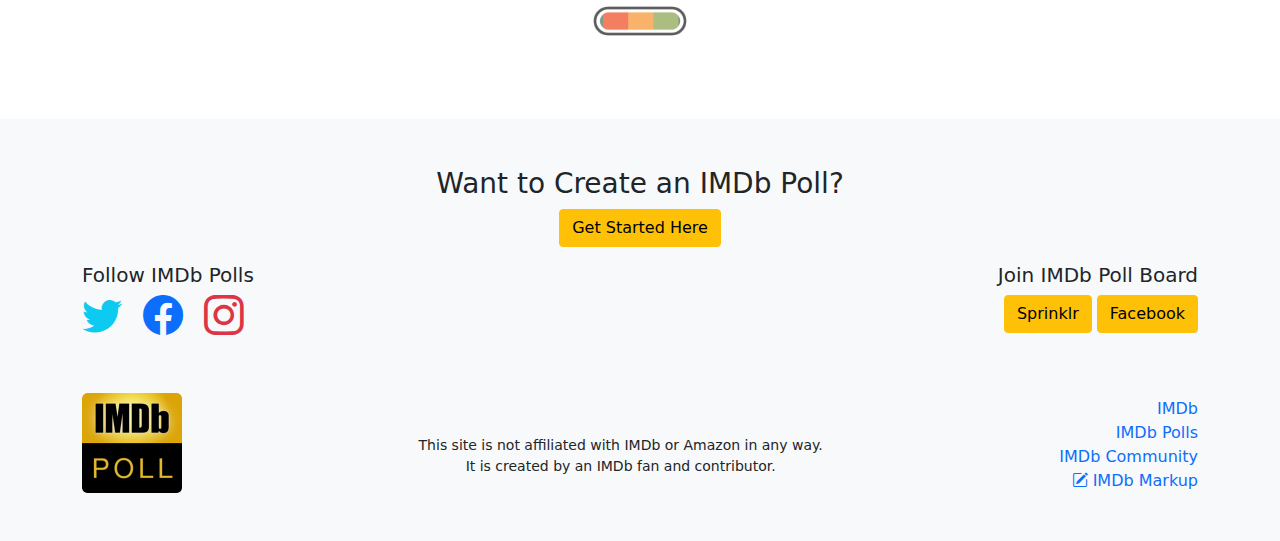
==== commit 446aa26b: "Update index.html" ====
--- a/index.html
+++ b/index.html
@@ -325,10 +325,10 @@
       </div>
 
       <div id="charts" class="charts row justify-content-center align-items-center">
-        <div class="col-lg-4 col-8 mb-4 mx-auto"><canvas id="typeChart"></canvas></div>
-        <div class="col-lg-4 col-8 mb-4 mx-auto"><canvas id="userTypeChart"></canvas></div>
-        <div class="col-lg-6 col-10 mb-4"><canvas id="YearChart"></canvas></div>
-        <div class="col-lg-6 col-10 mb-4"><canvas id="MonthChart"></canvas></div>
+        <div class="col-lg-4 col-6 mb-4 mx-auto"><canvas id="typeChart"></canvas></div>
+        <div class="col-lg-4 col-6 mb-4 mx-auto"><canvas id="userTypeChart"></canvas></div>
+        <div class="col-lg-6 col-12 mb-4"><canvas id="YearChart"></canvas></div>
+        <div class="col-lg-6 col-12 mb-4"><canvas id="MonthChart"></canvas></div>
       </div>
 
       <h4 class="pt-5"><i class="bi bi-diagram-3"></i> Timeline</h4>
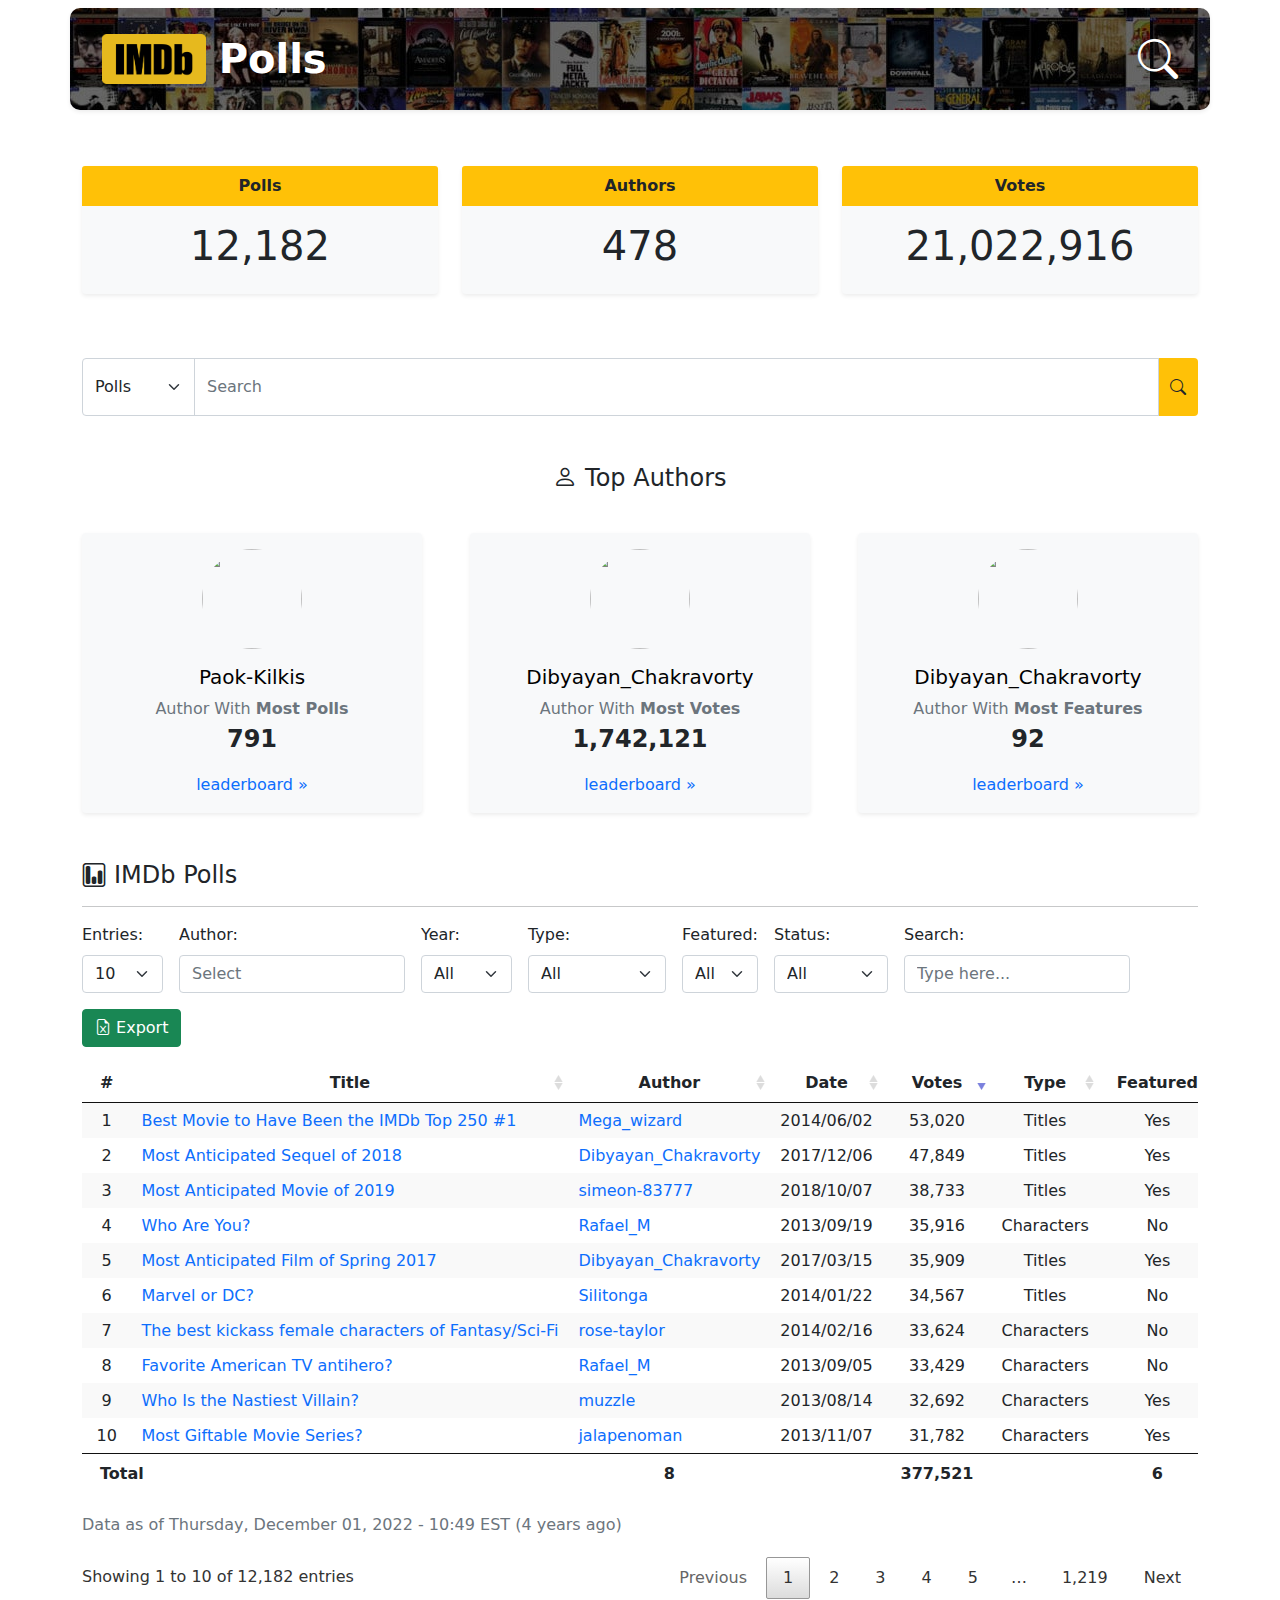
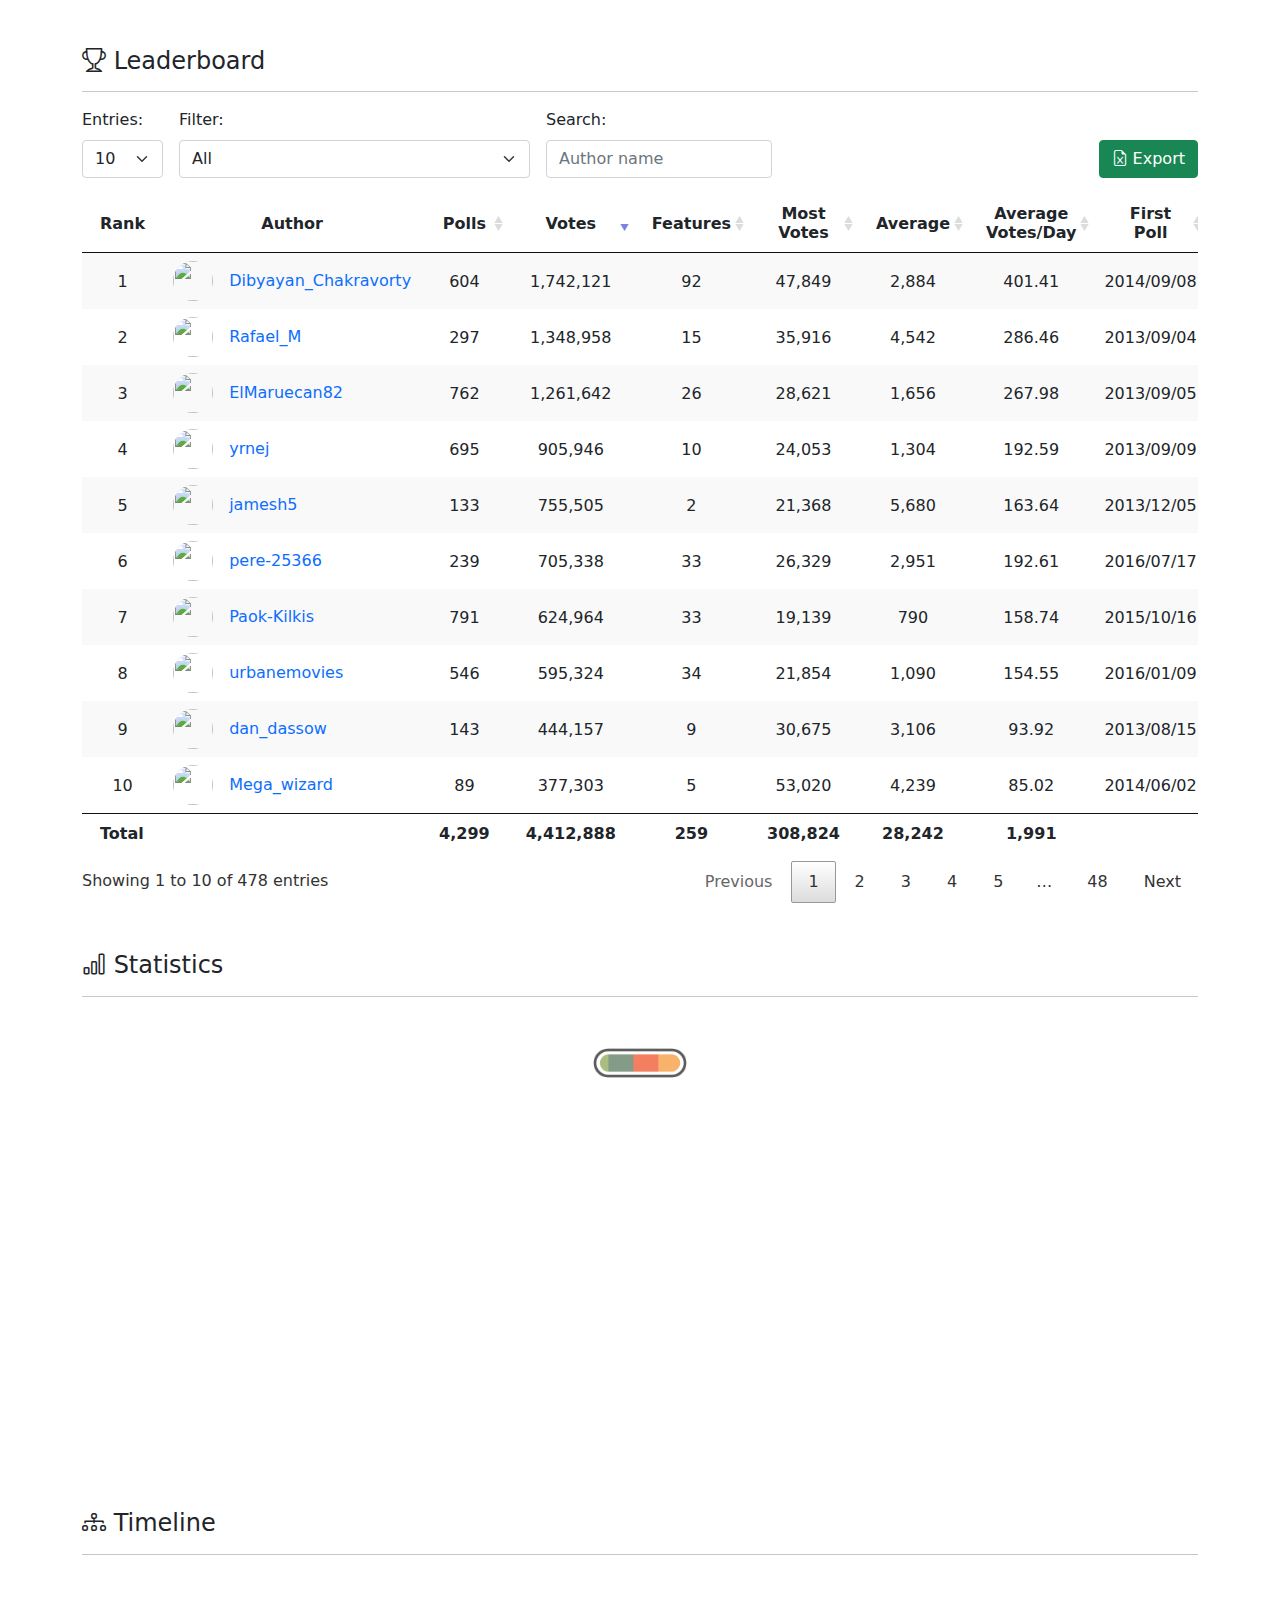
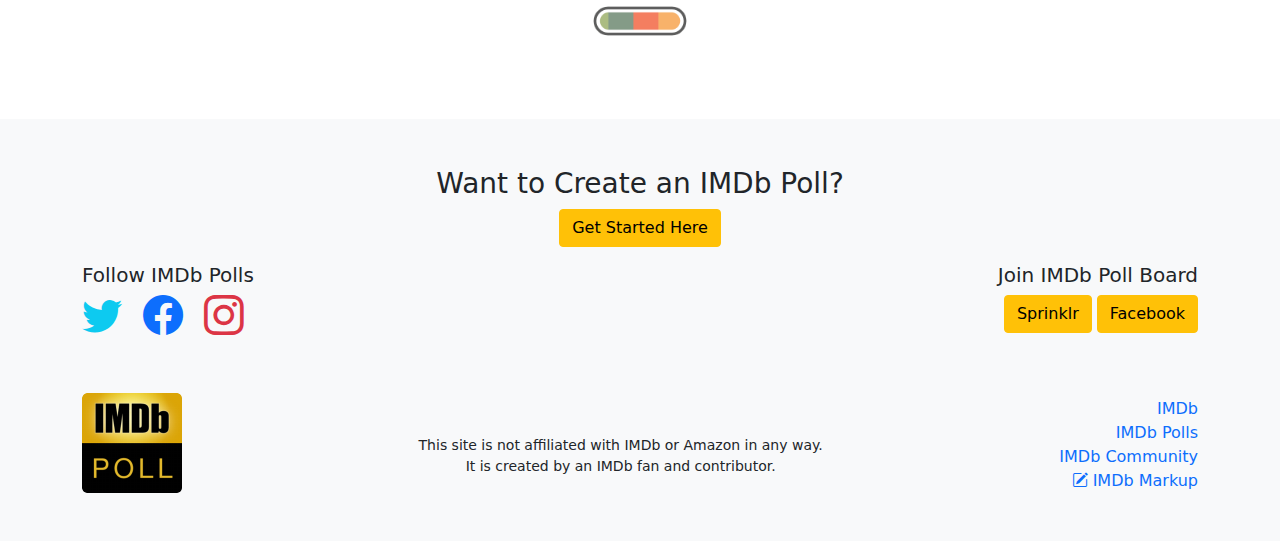
==== commit 2111a511: "update" ====
--- a/index.html
+++ b/index.html
@@ -17,10 +17,16 @@
   <!-- <meta name="viewport" content="width=device-width, initial-scale=1, shrink-to-fit=no"> -->
 
   <meta charset="utf-8">
-  <meta http-equiv="x-ua-compatible" content="ie=edge">
+  <meta http-equiv="X-UA-Compatible" content="ie=edge">
 
   <title>IMDbStats • IMDb Poll Tracking, Statistics, &amp; Leaderboards</title>
   <meta name="Description" content="Automatically track your polls from IMDb with statistics and leaderboards!" />
+
+  <meta property="og:title" content="IMDbStats">
+  <meta property="og:type" content="statistics" />
+  <meta property="og:description" content="Track IMDb polls and see statistics and leaderboards!">
+  <meta property="og:image" content="https://imdbstats.com/img/imdbpoll.png">
+  <meta property="og:url" content="https://imdbstats.com">
 
   <link rel="shortcut icon" href="img/imdbpoll.png" type="image/x-icon">
   <link rel="canonical" href="https://imdbstats.com/">
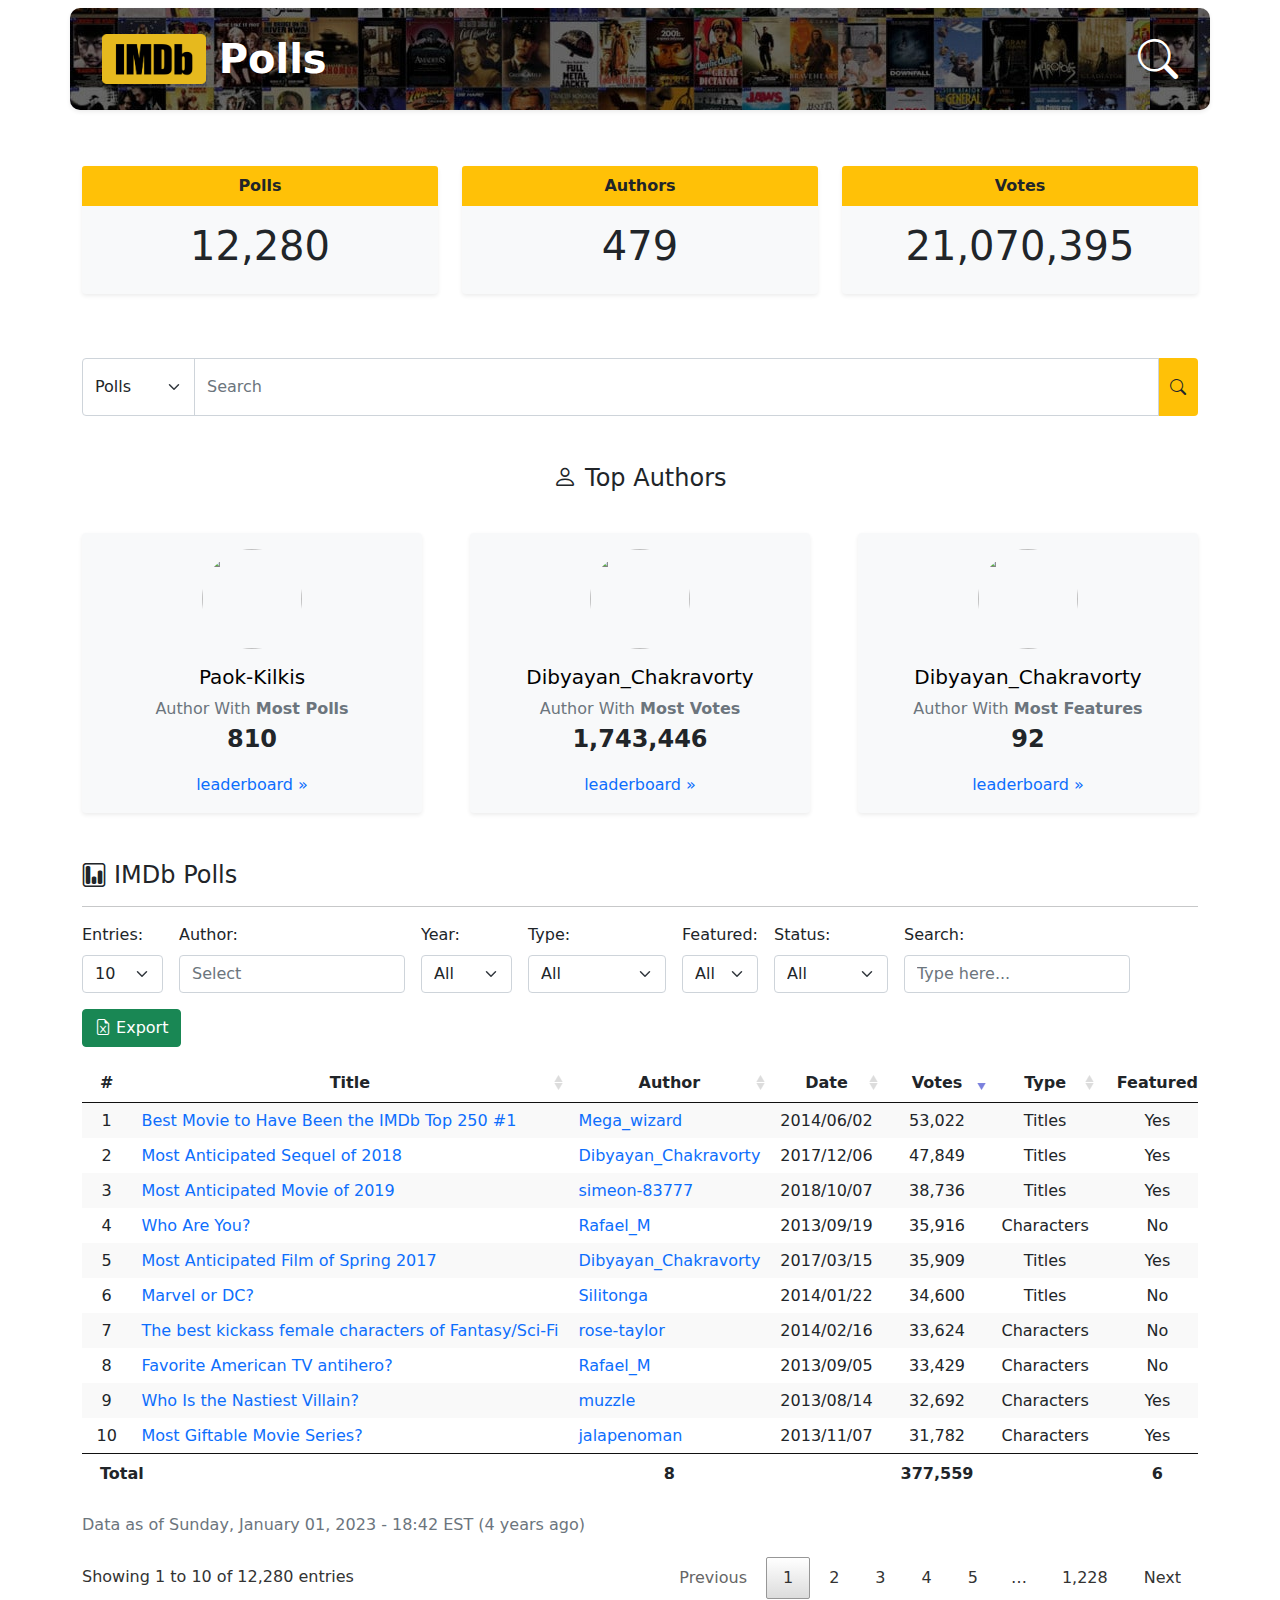
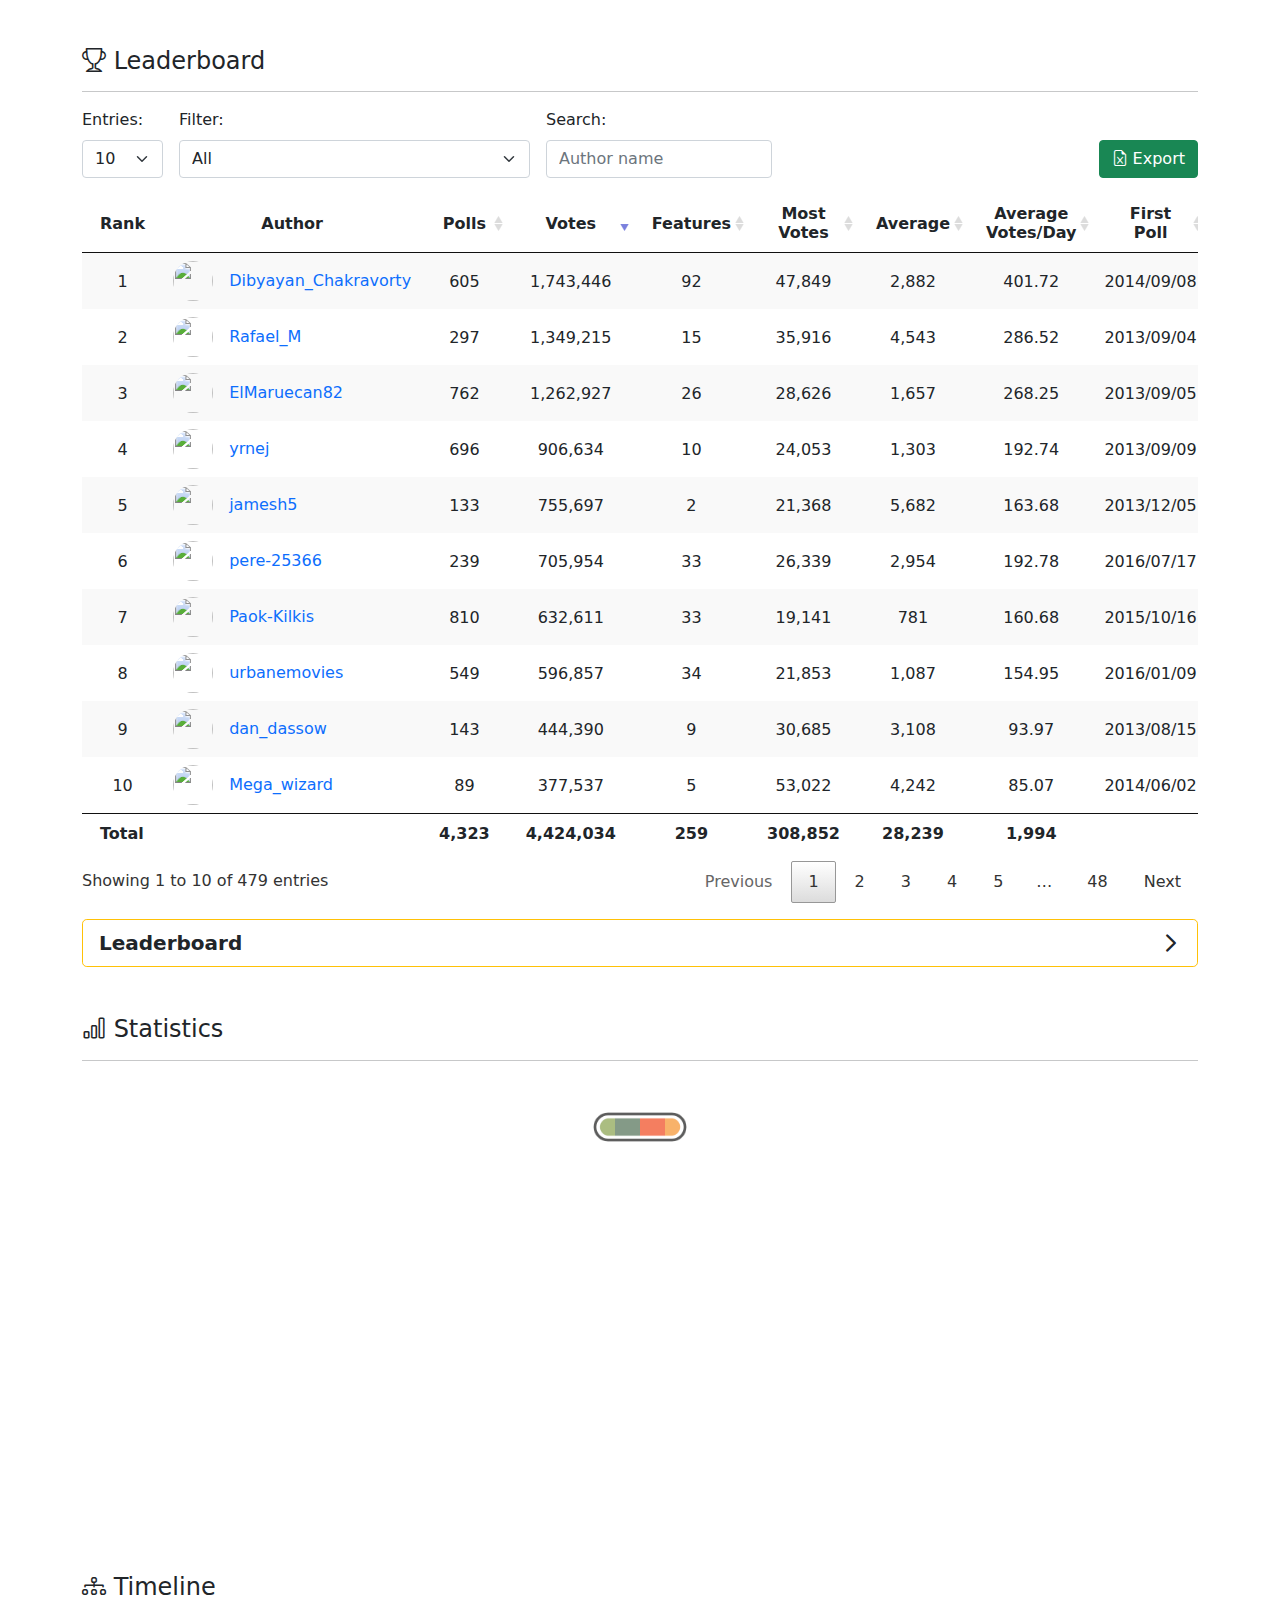
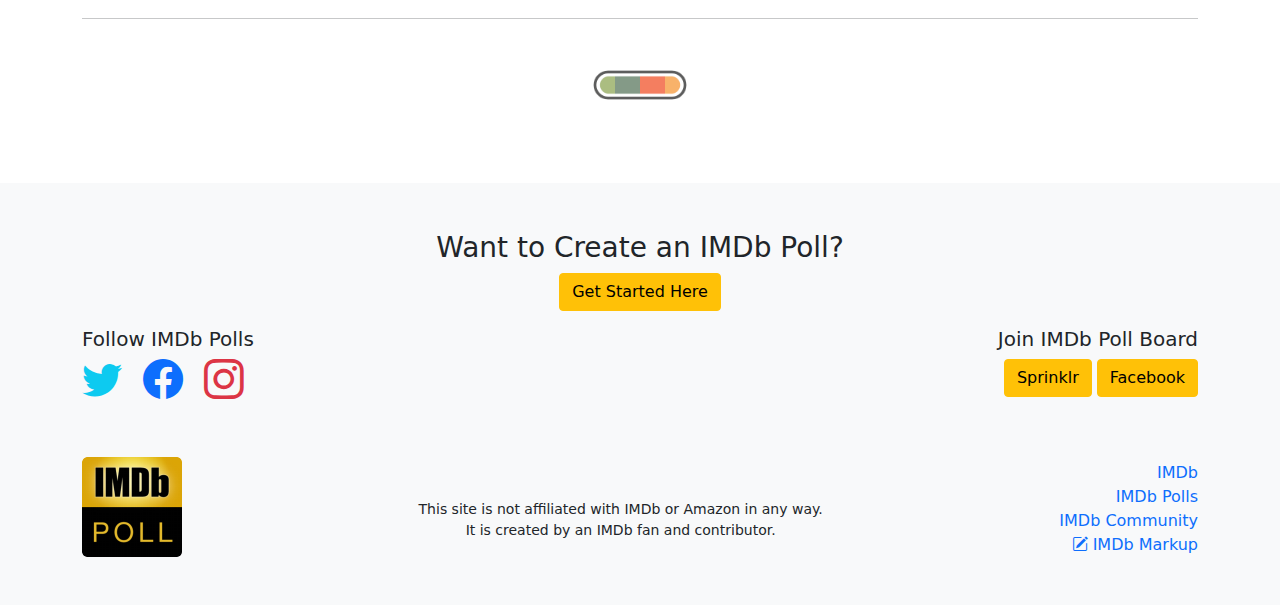
==== commit ffad7f4d: "leaderboard update" ====
--- a/index.html
+++ b/index.html
@@ -115,7 +115,7 @@
                   <br>
                   <b><span class="fs-4"></span></b>
                 </p>
-                <a href="#leaderboard" id="lbsort-1" class="text-primary">leaderboard »</a>
+                <a href="leaderboard" class="text-primary">leaderboard »</a>
               </div>
             </div>
           </div>
@@ -132,7 +132,7 @@
                   <br>
                   <b><span class="fs-4"></span></b>
                 </p>
-                <a href="#leaderboard" id="lbsort-2" class="text-primary">leaderboard »</a>
+                <a href="leaderboard" class="text-primary">leaderboard »</a>
               </div>
             </div>
           </div>
@@ -149,7 +149,7 @@
                   <br>
                   <b><span class="fs-4"></span></b>
                 </p>
-                <a href="#leaderboard" id="lbsort-3" class="text-primary">leaderboard »</a>
+                <a href="leaderboard" class="text-primary">leaderboard »</a>
               </div>
             </div>
           </div>
@@ -322,6 +322,11 @@
         <div id="lb-pagination" class="float-end text-end"></div>
       </div>
 
+      <div class="d-grid mt-3">
+        <a href="leaderboard"
+          class="fw-bold btn btn-lg btn-outline-warning text-dark d-flex justify-content-between align-items-center">Leaderboard
+          <i class="bi bi-chevron-right" style="-webkit-text-stroke:1px"></i></a>
+      </div>
 
       <h4 class="pt-5"><i class="bi bi-bar-chart"></i> Statistics</h4>
       <hr>
@@ -386,7 +391,8 @@
       </div>
 
       <p class="text-center">This site is not affiliated with IMDb or Amazon in any way.
-        <br>It is created by an IMDb fan and contributor.</p>
+        <br>It is created by an IMDb fan and contributor.
+      </p>
 
       <div class="text-end">
         <h6 class="text-muted"></h6>
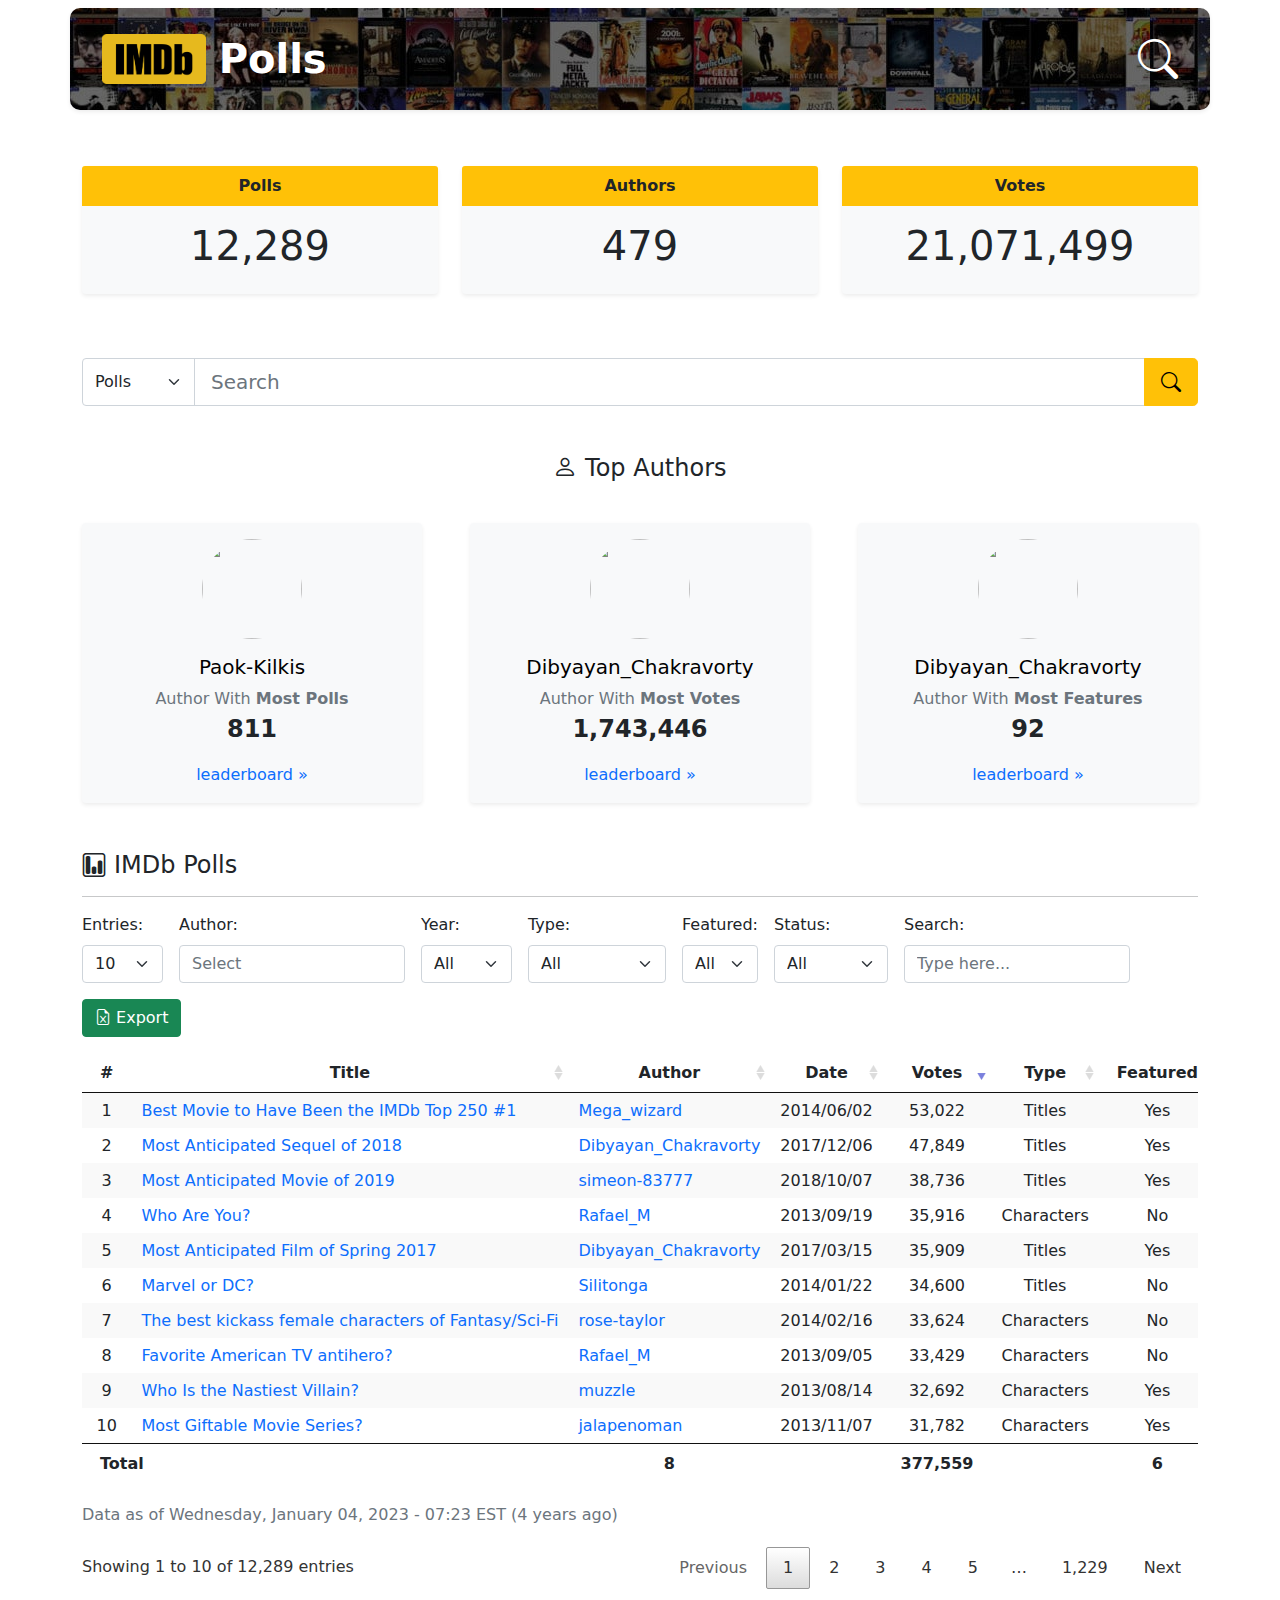
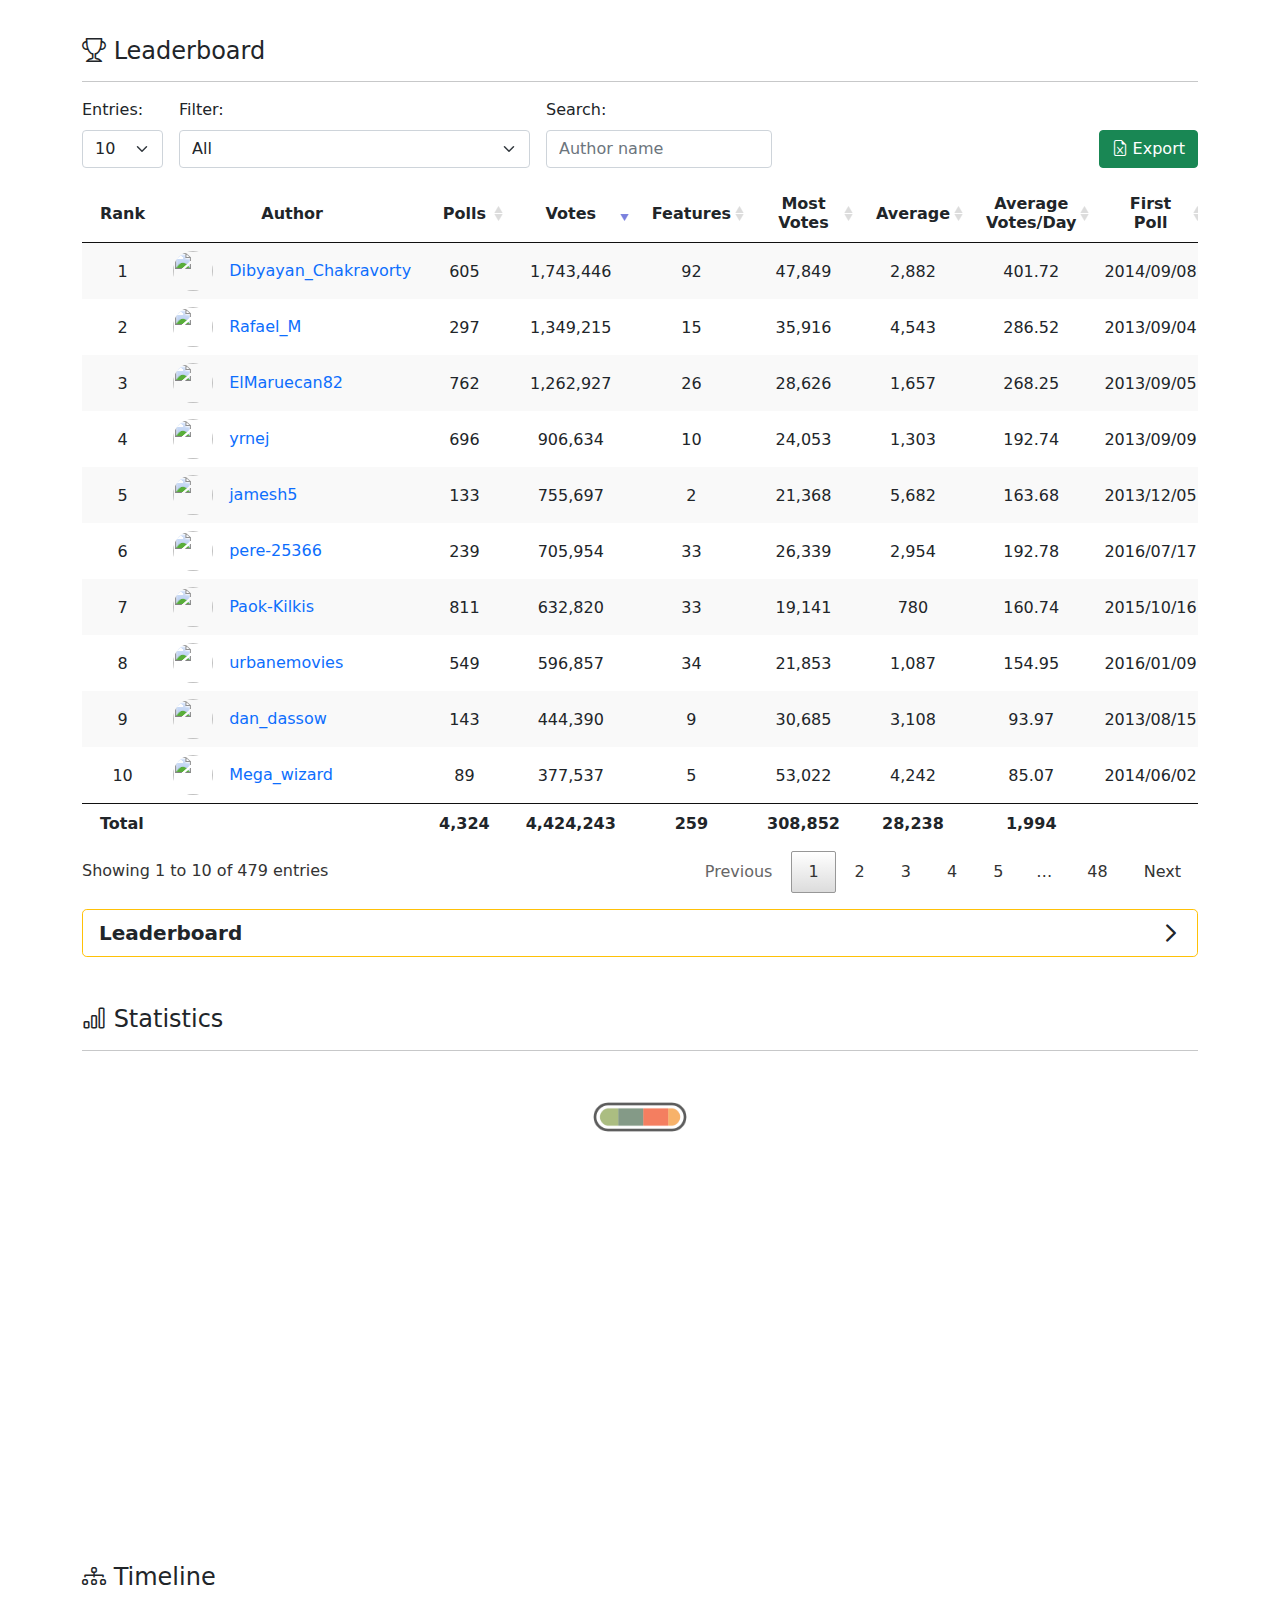
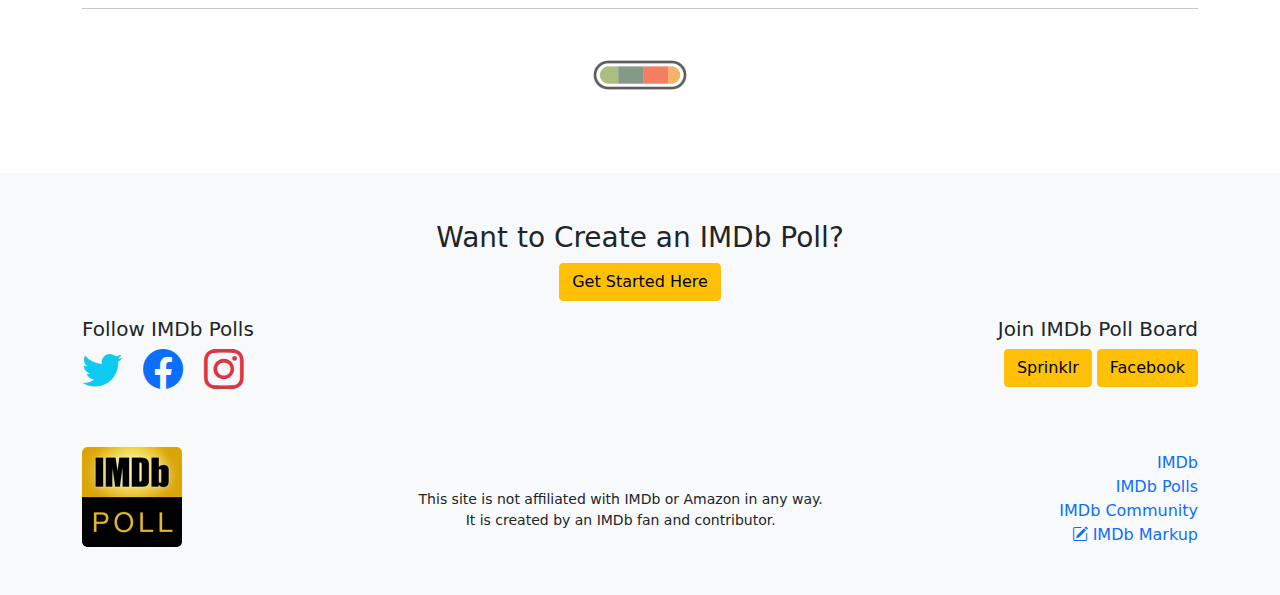
==== commit cc2de0ab: "update" ====
--- a/index.html
+++ b/index.html
@@ -87,17 +87,20 @@
         </div>
       </div>
 
-      <div class="input-group">
-        <select id="search-filter" class="form-select hp">
-          <option value="poll">Polls</option>
-          <option value="author">Authors</option>
-        </select>
-        <input type="text" list="search-options" class="form-control py-3" id="poll-search" placeholder="Search"
-          autocomplete="off">
-        <a href="search" class="input-group-text text-dark bg-warning fw-bold border-0" title="Search"
-          data-bs-toggle="tooltip" data-bs-placement="bottom"><i class="bi bi-search"></i></a>
-      </div>
-      <div id="search-result" class="shadow rounded-3 p-2"></div>
+      <form id="home-search" action="javascript:void(0);" class="mb-0">
+        <div class="input-group">
+          <select id="search-filter" class="form-select hp">
+            <option value="poll">Polls</option>
+            <option value="author">Authors</option>
+          </select>
+          <input type="text" list="search-options" class="form-control form-control-lg" id="poll-search"
+            placeholder="Search" autocomplete="off" required>
+          <button type="submit" class="btn btn-lg btn-warning" title="Search" data-bs-toggle="tooltip"
+            data-bs-placement="bottom">
+            <i class="bi bi-search"></i></button>
+        </div>
+      </form>
+      <div id="search-result" class="home shadow rounded-3 p-2"></div>
 
       <div class="mt-5 text-center">
         <h4><i class="bi bi-person"></i> Top Authors</h4>
--- a/assets/style.css
+++ b/assets/style.css
@@ -94,7 +94,7 @@
   margin-right: 1rem;
 }
 
-#search-result .card-body div {
+#search-result.home .card-body div {
   display: flex;
   justify-content: space-between;
   flex-wrap: wrap;
@@ -165,24 +165,24 @@
   margin-right: 1rem;
 }
 
-#poll-search-result img {
+#search-result.search-page img {
   width: 40px;
   height: 40px;
   border-radius: 50%;
   margin-right: 1rem;
 }
 
-#poll-search-result .card .card-body {
+/* #search-result.search-page .card .card-body {
   display: flex;
   justify-content: space-between;
   align-items: flex-start;
 }
 
-#poll-search-result .card .card-body div {
-  display: flex;
-}
-
-#poll-search-result .card .text-muted {
+#search-result.search-page .card .card-body div {
+  display: flex;
+} */
+
+#search-result.search-page .card .text-muted {
   font-size: .875em;
 }
 
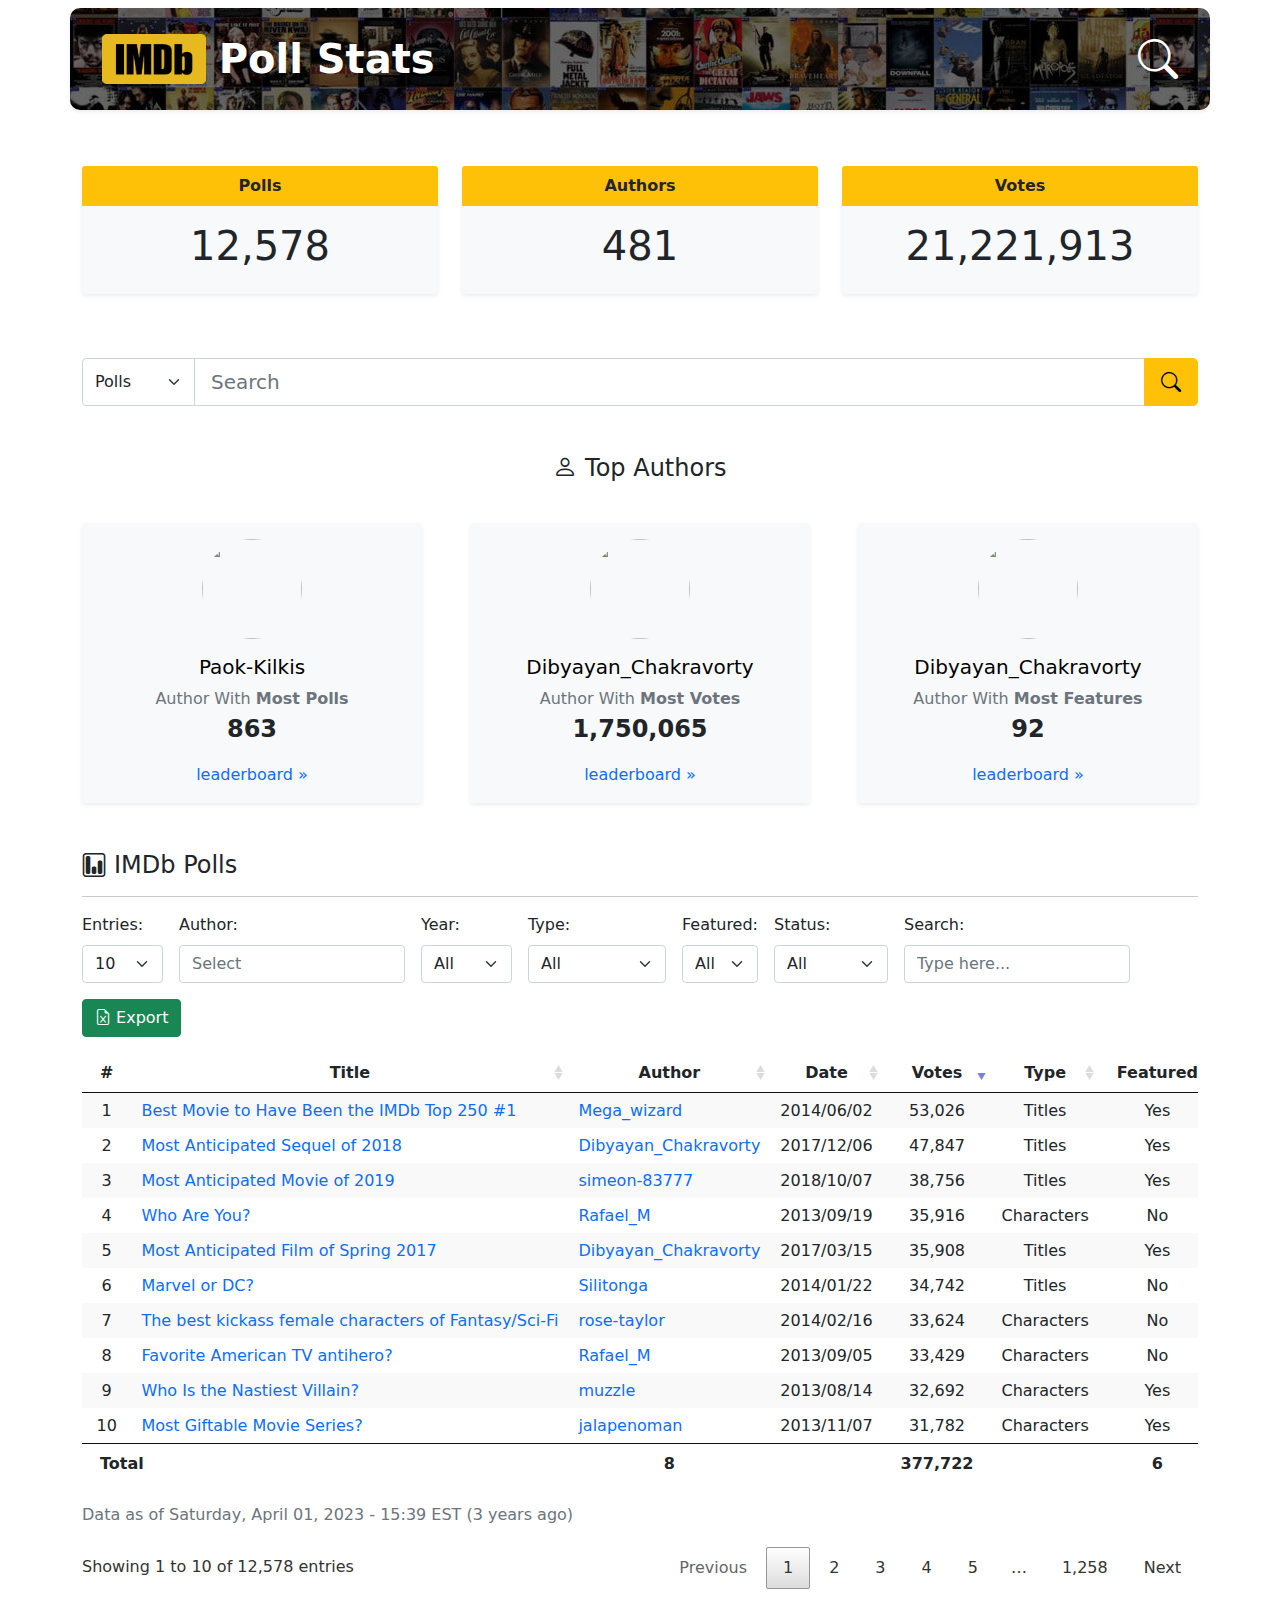
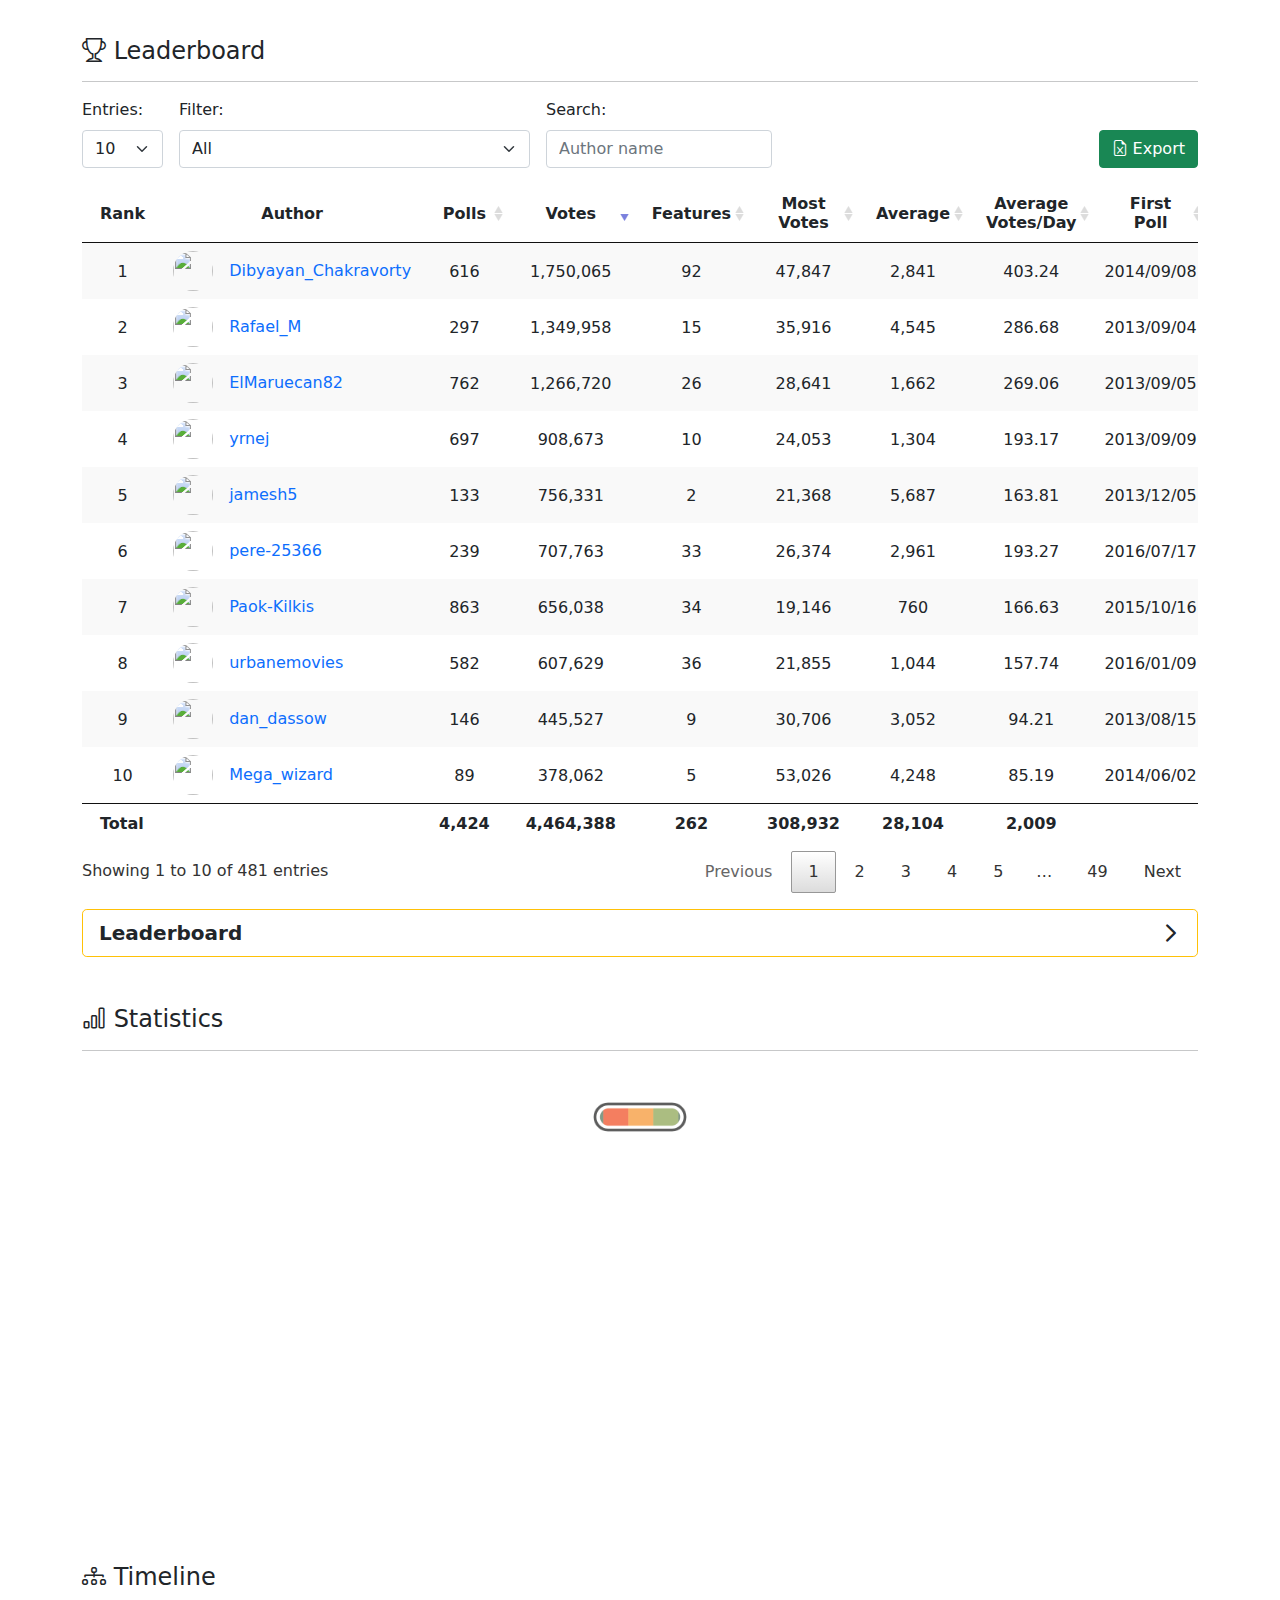
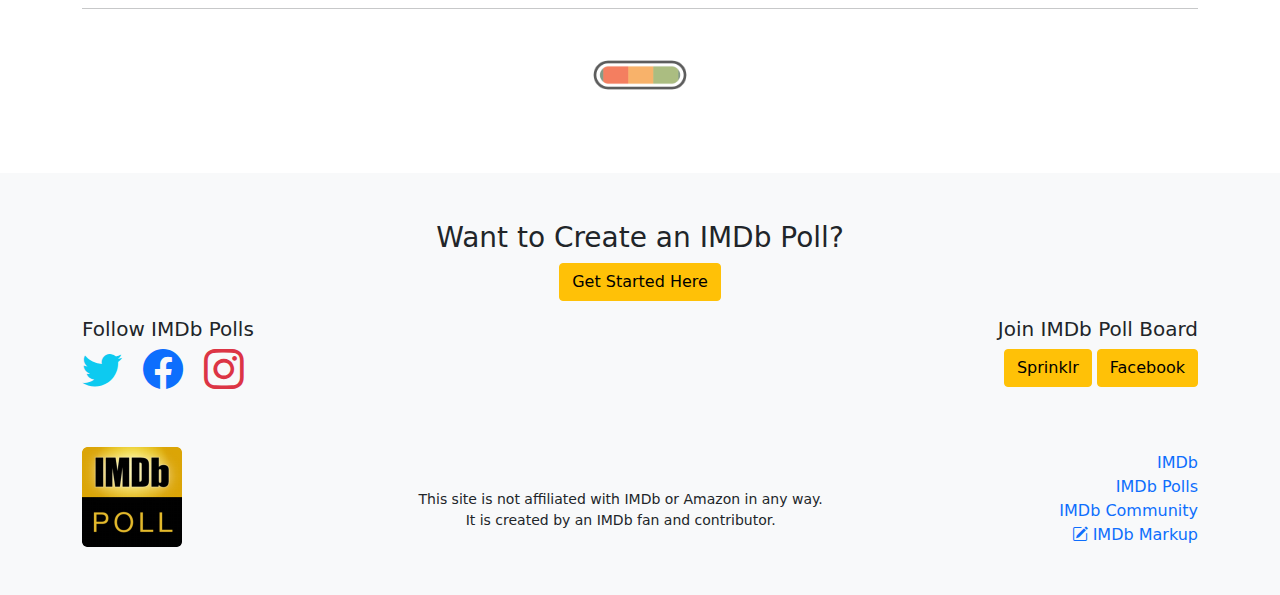
==== commit a3df5328: "update" ====
--- a/index.html
+++ b/index.html
@@ -41,7 +41,7 @@
     <div class="container shadow-sm bg-dark">
       <a class="navbar-brand d-flex align-items-center">
         <img src="img/imdblogo_one.png" height="50px">
-        <div class="logo fw-bolder fs-1">Polls</div>
+        <div class="logo fw-bolder fs-1">Poll Stats</div>
       </a>
       <a href="search" class="text-white" title="Search" data-bs-toggle="tooltip" data-bs-placement="bottom"><i
           class="bi bi-search fs-1"></i></a>
--- a/assets/style.css
+++ b/assets/style.css
@@ -90,8 +90,6 @@
   width: 40px;
   height: 40px;
   border-radius: 50%;
-  float: left;
-  margin-right: 1rem;
 }
 
 #search-result.home .card-body div {
@@ -166,21 +164,10 @@
 }
 
 #search-result.search-page img {
-  width: 40px;
-  height: 40px;
-  border-radius: 50%;
-  margin-right: 1rem;
-}
-
-/* #search-result.search-page .card .card-body {
-  display: flex;
-  justify-content: space-between;
-  align-items: flex-start;
-}
-
-#search-result.search-page .card .card-body div {
-  display: flex;
-} */
+  width: 50px;
+  height: 50px;
+  border-radius: 50%;
+}
 
 #search-result.search-page .card .text-muted {
   font-size: .875em;
@@ -256,10 +243,21 @@
 }
 
 #imdb-markup textarea {
+  height: 250px;
   box-shadow: none;
-  height: 100%;
+  resize: none;
 }
 
 #imdb-markup #livepreview {
-  height: 100%;
+  height: 280px;
+  overflow: hidden;
+  overflow-y: scroll;
+}
+
+#imdb-markup .markup-btns {
+  bottom: 0;
+}
+
+#imdb-markup .markup-btns .btn {
+  border: none;
 }